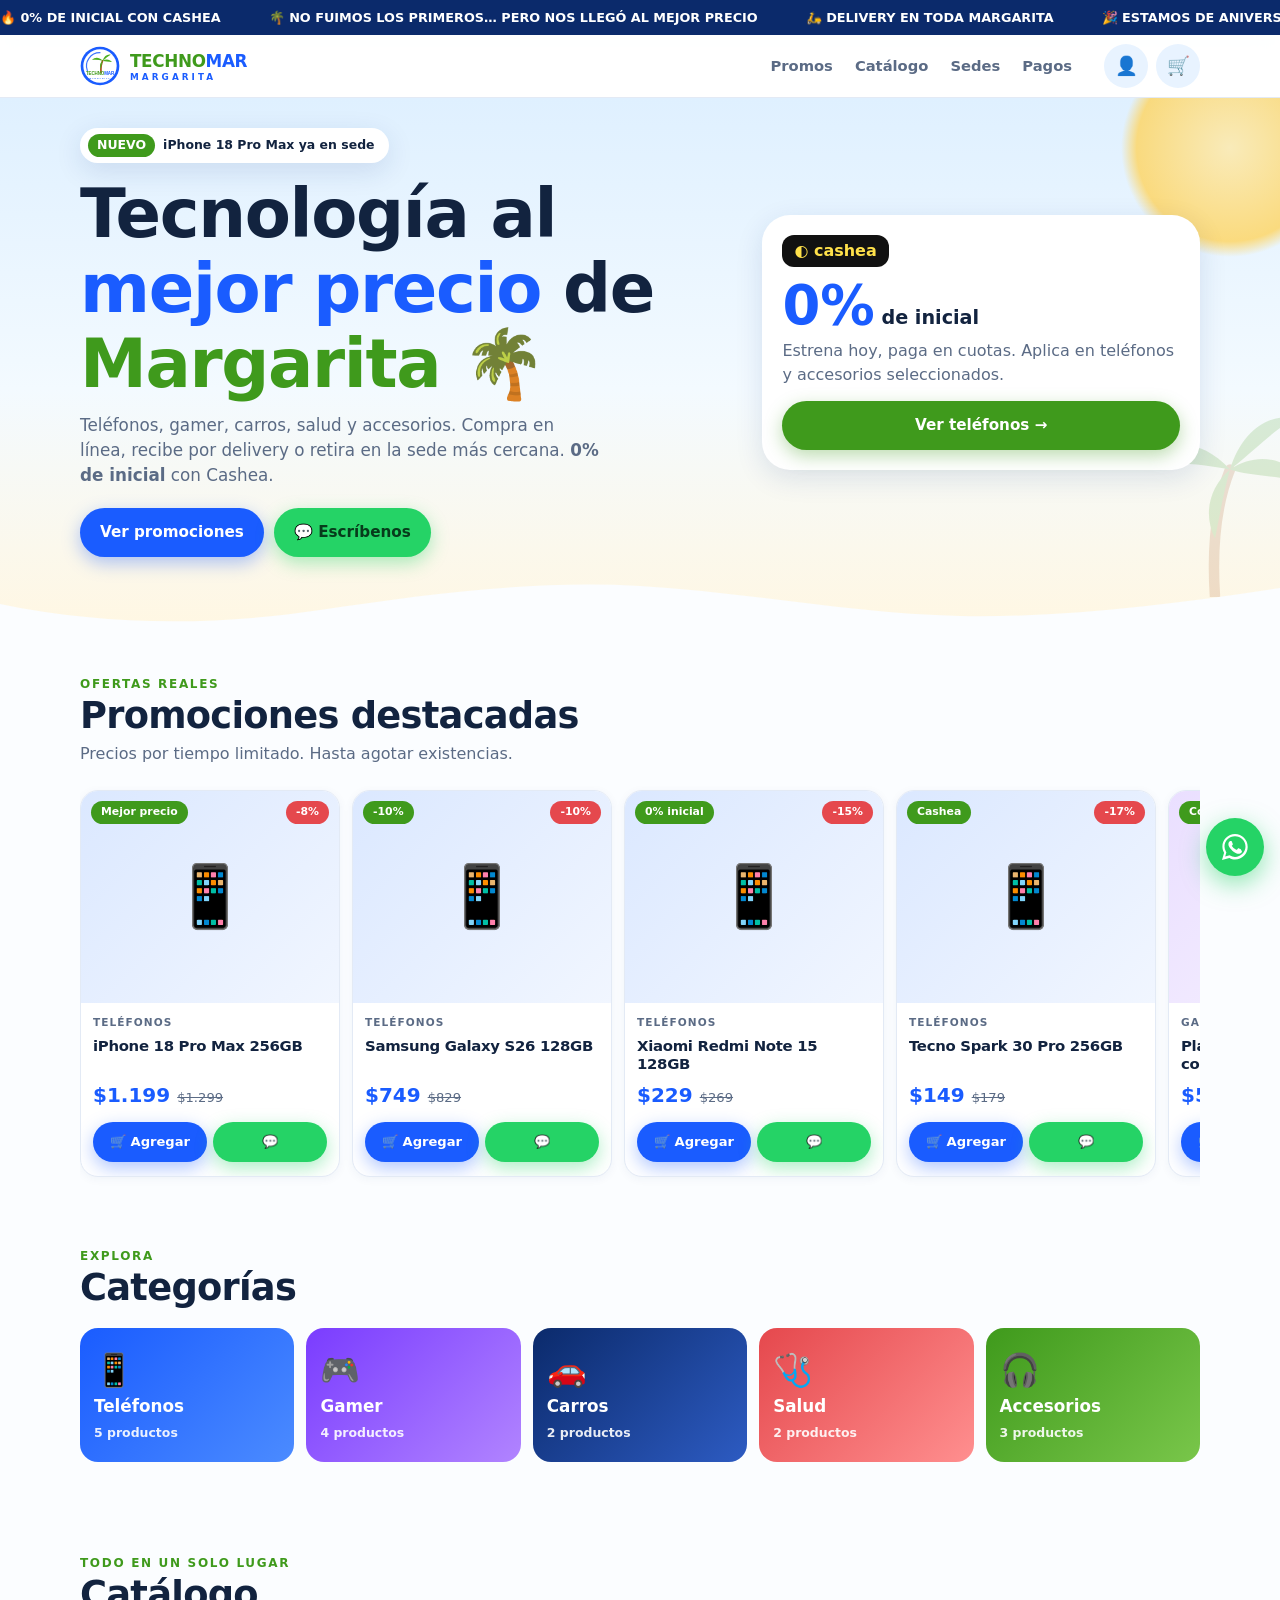
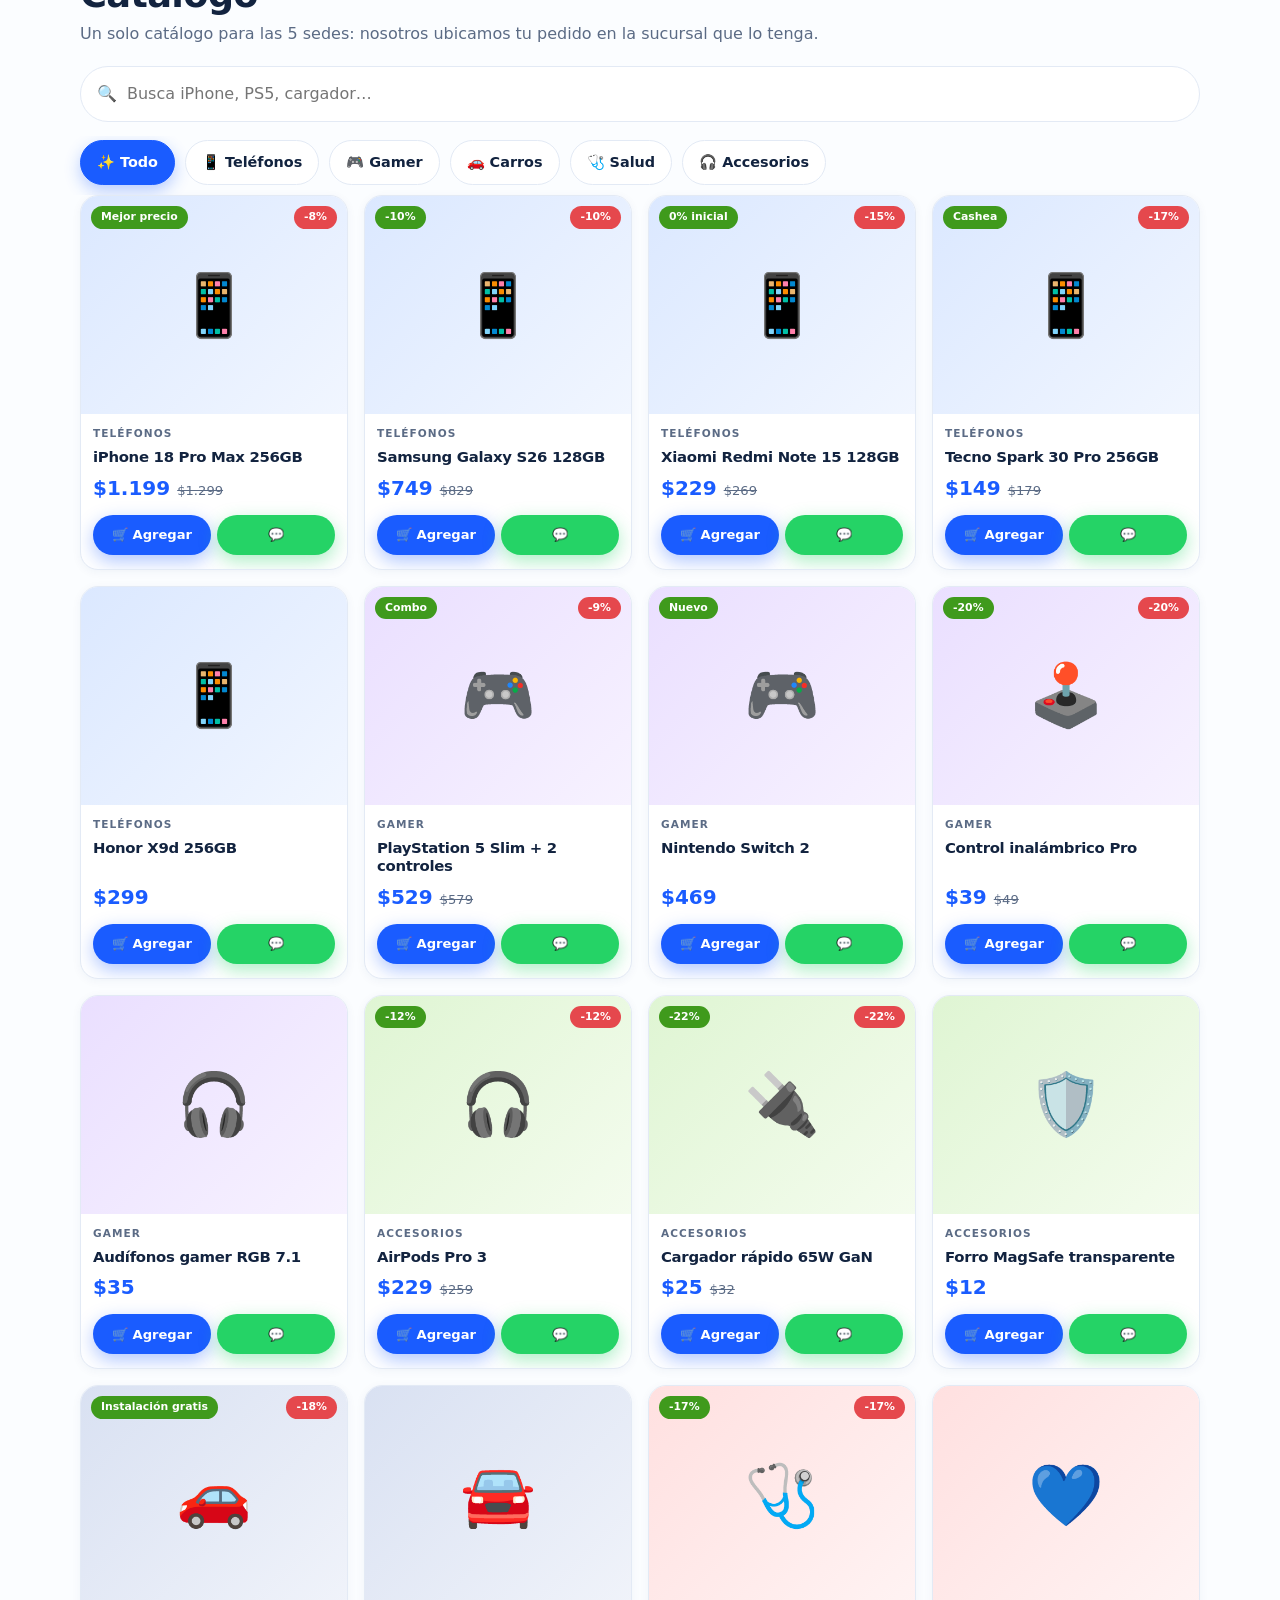
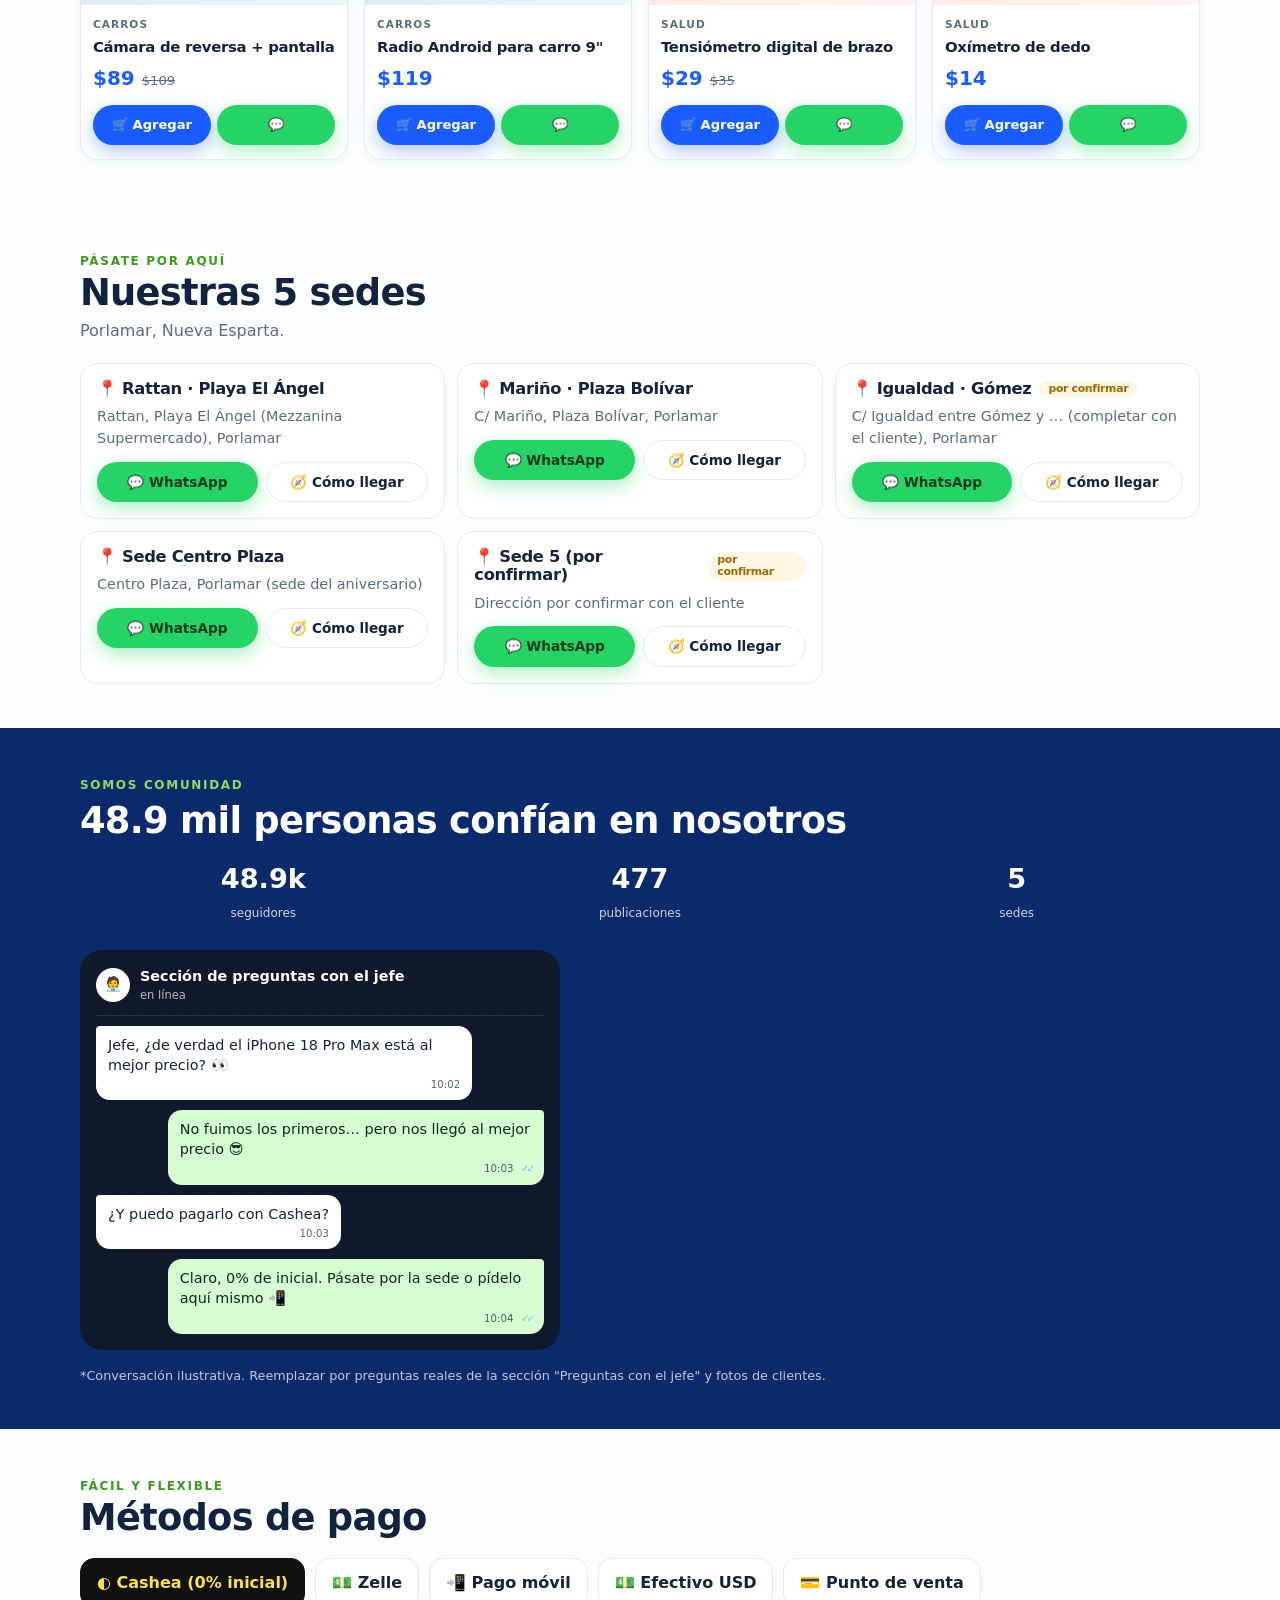
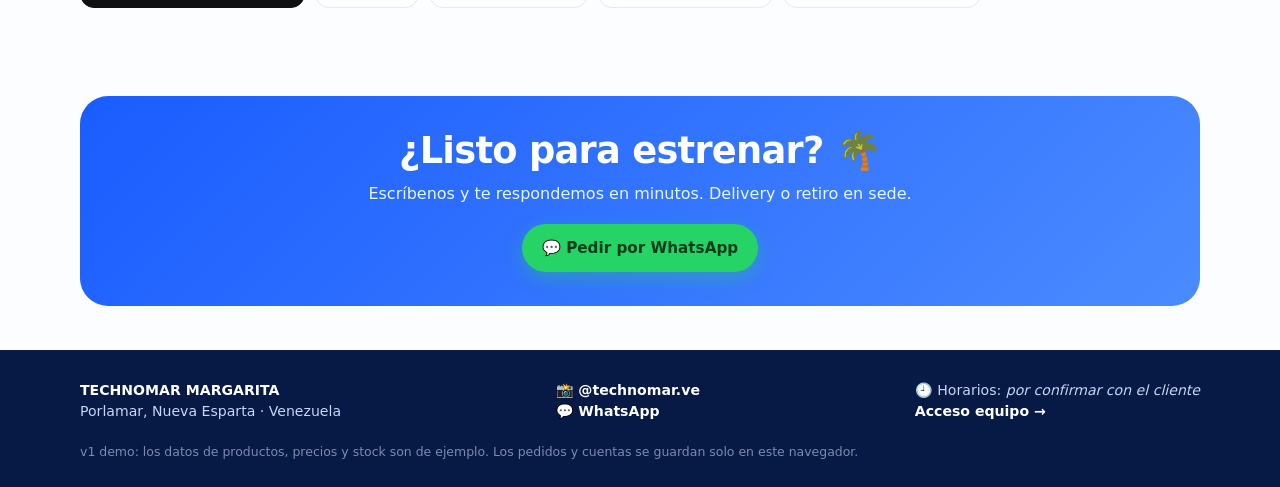
==== index.html @ 4a66535a "Tienda estática con registro de usuarios, pedidos/tickets y panel de ventas por sucursal Co-Authored" ====
<!doctype html>
<html lang="es">
<head>
<meta charset="utf-8">
<meta name="viewport" content="width=device-width,initial-scale=1,viewport-fit=cover">
<title>Technomar Margarita · Teléfonos, Gamer, Carros, Salud y Accesorios</title>
<meta name="description" content="Technomar Margarita: el mejor precio en teléfonos, gamer, carros, salud y accesorios. 0% de inicial con Cashea. 5 sedes en Porlamar.">
<meta name="theme-color" content="#1a5cff">
<link rel="icon" href="assets/logo.svg">
<link rel="stylesheet" href="css/styles.css">
</head>
<body>
<div class="ticker" aria-hidden="true"><div class="ticker-track">
  <span>🔥 0% DE INICIAL CON CASHEA</span><span>🌴 NO FUIMOS LOS PRIMEROS… PERO NOS LLEGÓ AL MEJOR PRECIO</span><span>🛵 DELIVERY EN TODA MARGARITA</span><span>🎉 ESTAMOS DE ANIVERSARIO</span>
  <span>🔥 0% DE INICIAL CON CASHEA</span><span>🌴 NO FUIMOS LOS PRIMEROS… PERO NOS LLEGÓ AL MEJOR PRECIO</span><span>🛵 DELIVERY EN TODA MARGARITA</span><span>🎉 ESTAMOS DE ANIVERSARIO</span>
</div></div>

<header class="top"><div class="wrap top-in">
  <a class="brand" href="#inicio"><img src="assets/logo.svg" width="40" height="40" alt="Logo Technomar"><span><span class="t">TECHNO</span><span class="m">MAR</span><small>MARGARITA</small></span></a>
  <nav class="nav"><a href="#promos">Promos</a><a href="#catalogo">Catálogo</a><a href="#sedes">Sedes</a><a href="#pagos">Pagos</a></nav>
  <div class="top-act">
    <button class="icon-btn" id="btnAcc" aria-label="Mi cuenta">👤</button>
    <button class="icon-btn" id="btnCart" aria-label="Carrito">🛒<span class="badge" id="cartBadge" data-n="0"></span></button>
  </div>
</div></header>

<main id="inicio">
<section class="hero">
  <div class="sun"></div>
  <svg class="palm-bg" viewBox="0 0 100 140" aria-hidden="true"><path d="M50 140c-2-30 0-60 10-85" stroke="#a5521a" stroke-width="7" fill="none" stroke-linecap="round"/><g fill="#3f9a1c"><path d="M60 55c-22-24-44-18-58-2 22-4 40-1 58 2z"/><path d="M60 55c8-26 26-38 44-34-16 8-26 20-44 34z"/><path d="M60 55c18-12 38-8 50 8-22-4-38-4-50-8z"/><path d="M60 55c-14 12-18 30-10 46 4-20 6-32 10-46z"/></g></svg>
  <div class="wrap hero-grid">
    <div>
      <span class="pill"><b>NUEVO</b> iPhone 18 Pro Max ya en sede</span>
      <h1>Tecnología al <em>mejor precio</em> de <span>Margarita</span> 🌴</h1>
      <p class="lead">Teléfonos, gamer, carros, salud y accesorios. Compra en línea, recibe por delivery o retira en la sede más cercana. <b>0% de inicial</b> con Cashea.</p>
      <div class="cta-row">
        <a class="btn btn-blue" href="#promos">Ver promociones</a>
        <a class="btn btn-wa" id="heroWa" href="#" target="_blank" rel="noopener">💬 Escríbenos</a>
      </div>
    </div>
    <div class="hero-card">
      <span class="cashea">◐ cashea</span>
      <div class="big" style="margin-top:12px">0%<small> de inicial</small></div>
      <p style="color:var(--mute);margin:6px 0 14px">Estrena hoy, paga en cuotas. Aplica en teléfonos y accesorios seleccionados.</p>
      <button class="btn btn-green" data-filter="telefonos" style="width:100%">Ver teléfonos →</button>
    </div>
  </div>
  <svg class="waves" viewBox="0 0 1440 54" preserveAspectRatio="none" aria-hidden="true"><path fill="#fbfdff" d="M0 30c120 22 240 22 360 6s240-30 360-24 240 28 360 30 240-12 360-28v40H0z"/></svg>
</section>

<section class="sec" id="promos"><div class="wrap">
  <div class="sec-head reveal"><span class="eyebrow">Ofertas reales</span><h2>Promociones destacadas</h2><p>Precios por tiempo limitado. Hasta agotar existencias.</p></div>
  <div class="promo-scroll" id="promoList"></div>
</div></section>

<section class="sec" style="padding-top:8px"><div class="wrap">
  <div class="sec-head reveal"><span class="eyebrow">Explora</span><h2>Categorías</h2></div>
  <div class="cat-grid" id="catGrid"></div>
</div></section>

<section class="sec" id="catalogo"><div class="wrap">
  <div class="sec-head reveal"><span class="eyebrow">Todo en un solo lugar</span><h2>Catálogo</h2><p>Un solo catálogo para las 5 sedes: nosotros ubicamos tu pedido en la sucursal que lo tenga.</p></div>
  <label class="search"><span>🔍</span><input id="q" type="search" placeholder="Busca iPhone, PS5, cargador…" aria-label="Buscar productos"></label>
  <div class="chips" id="chips"></div>
  <div class="grid" id="grid"></div>
</div></section>

<section class="sec" id="sedes"><div class="wrap">
  <div class="sec-head reveal"><span class="eyebrow">Pásate por aquí</span><h2>Nuestras 5 sedes</h2><p>Porlamar, Nueva Esparta.</p></div>
  <div class="sedes" id="sedeList"></div>
</div></section>

<section class="sec social"><div class="wrap">
  <span class="eyebrow">Somos comunidad</span><h2 style="margin-top:4px">48.9 mil personas confían en nosotros</h2>
  <div class="stats"><div><b>48.9k</b><span>seguidores</span></div><div><b>477</b><span>publicaciones</span></div><div><b>5</b><span>sedes</span></div></div>
  <div class="chat reveal" aria-label="Ejemplo de conversación">
    <div class="chat-h"><i>🧑‍💼</i><div>Sección de preguntas con el jefe<small>en línea</small></div></div>
    <div class="msg in">Jefe, ¿de verdad el iPhone 18 Pro Max está al mejor precio? 👀<time>10:02</time></div>
    <div class="msg out">No fuimos los primeros… pero nos llegó al mejor precio 😎<time>10:03 <span class="ticks">✓✓</span></time></div>
    <div class="msg in">¿Y puedo pagarlo con Cashea?<time>10:03</time></div>
    <div class="msg out">Claro, 0% de inicial. Pásate por la sede o pídelo aquí mismo 📲<time>10:04 <span class="ticks">✓✓</span></time></div>
  </div>
  <p style="margin-top:16px;opacity:.75;font-size:.8rem">*Conversación ilustrativa. Reemplazar por preguntas reales de la sección "Preguntas con el jefe" y fotos de clientes.</p>
</div></section>

<section class="sec" id="pagos"><div class="wrap">
  <div class="sec-head reveal"><span class="eyebrow">Fácil y flexible</span><h2>Métodos de pago</h2></div>
  <div class="pays" id="payList"></div>
</div></section>

<section class="sec"><div class="wrap"><div class="final reveal">
  <h2>¿Listo para estrenar? 🌴</h2>
  <p>Escríbenos y te respondemos en minutos. Delivery o retiro en sede.</p>
  <a class="btn btn-wa" id="finalWa" href="#" target="_blank" rel="noopener">💬 Pedir por WhatsApp</a>
</div></div></section>
</main>

<footer><div class="wrap">
  <div class="f-row">
    <div><b style="color:#fff">TECHNOMAR MARGARITA</b><br>Porlamar, Nueva Esparta · Venezuela</div>
    <div>📸 <a href="https://instagram.com/technomar.ve" target="_blank" rel="noopener">@technomar.ve</a><br>💬 <a id="footWa" href="#" target="_blank" rel="noopener">WhatsApp</a></div>
    <div>🕘 Horarios: <i>por confirmar con el cliente</i><br><a href="admin.html">Acceso equipo →</a></div>
  </div>
  <p class="small">v1 demo: los datos de productos, precios y stock son de ejemplo. Los pedidos y cuentas se guardan solo en este navegador.</p>
</div></footer>

<a class="wa-float" id="waFloat" href="#" target="_blank" rel="noopener" aria-label="Escribir por WhatsApp"><svg viewBox="0 0 32 32"><path d="M16 3C9 3 3.4 8.6 3.4 15.5c0 2.3.6 4.4 1.7 6.3L3 29l7.4-2c1.8 1 3.8 1.5 5.7 1.5 7 0 12.6-5.6 12.6-12.5C28.7 8.6 23 3 16 3zm0 22.9c-1.8 0-3.5-.5-5-1.4l-.4-.2-4.4 1.2 1.2-4.2-.3-.4a10.2 10.2 0 0 1-1.6-5.4C5.5 9.9 10.2 5.3 16 5.3s10.5 4.6 10.5 10.2S21.800 25.900 16 25.900zm5.800-7.600c-.3-.2-1.900-.9-2.200-1s-.5-.2-.7.200-.8 1-1 1.200-.4.200-.7.100a8.600 8.600 0 0 1-4.300-3.700c-.3-.6.300-.5.900-1.700.1-.2 0-.4 0-.5l-1-2.300c-.2-.6-.5-.5-.7-.5h-.6c-.2 0-.6.100-.9.400s-1.200 1.100-1.200 2.800 1.200 3.300 1.400 3.500 2.400 3.700 5.800 5.100c2.100.9 2.900.9 3.900.8.600-.1 1.900-.8 2.200-1.500s.3-1.400.2-1.500-.3-.2-.6-.3z"/></svg></a>

<nav class="tabbar" aria-label="Navegación">
  <a href="#inicio"><span class="i">🏠</span>Inicio</a>
  <a href="#catalogo"><span class="i">🛍️</span>Catálogo</a>
  <button id="tabCart"><span class="i">🛒</span>Carrito<span class="badge" id="cartBadge2" data-n="0"></span></button>
  <button id="tabAcc"><span class="i">👤</span>Cuenta</button>
</nav>

<div class="scrim" id="scrim"></div>
<aside class="sheet" id="sheet" role="dialog" aria-modal="true" aria-live="polite"></aside>
<div class="toast" id="toast" role="status"></div>
<script src="js/store.js"></script>
<script src="js/app.js"></script>
</body>
</html>
---- css/styles.css ----
:root{
  --green:#3f9a1c;--green-d:#2d7412;--blue:#1a5cff;--blue-d:#1140b8;--navy:#0b2a6b;
  --sand:#fff7e3;--sky:#e8f3ff;--ink:#12233f;--mute:#5b6b85;--line:#e3eaf5;--bg:#fbfdff;
  --wa:#25d366;--red:#e5484d;--amber:#f5a524;--r:18px;
  --shadow:0 8px 28px rgba(16,52,120,.12);
}
*{box-sizing:border-box;margin:0;padding:0;-webkit-tap-highlight-color:transparent}
html{scroll-behavior:smooth;scroll-padding-top:70px}
body{font-family:system-ui,-apple-system,"Segoe UI",Roboto,sans-serif;color:var(--ink);background:var(--bg);line-height:1.5;padding-bottom:76px;overflow-x:hidden}
img,svg{max-width:100%;display:block}
button{font:inherit;cursor:pointer;border:0;background:none;color:inherit}
a{color:inherit;text-decoration:none}
input,select,textarea{font:inherit;color:inherit}
.wrap{width:min(1120px,100% - 32px);margin-inline:auto}
h1,h2,h3{line-height:1.12;letter-spacing:-.02em}
h2{font-size:clamp(1.55rem,5.5vw,2.3rem);font-weight:900}
.eyebrow{font-size:.75rem;font-weight:800;letter-spacing:.14em;text-transform:uppercase;color:var(--green)}
.sec{padding:44px 0}
.sec-head{margin-bottom:20px}
.sec-head p{color:var(--mute);margin-top:6px}

/* botones */
.btn{display:inline-flex;align-items:center;justify-content:center;gap:8px;padding:13px 20px;border-radius:999px;font-weight:800;font-size:.95rem;transition:.18s transform,.18s box-shadow,.18s background;min-height:46px}
.btn:active{transform:scale(.97)}
.btn-blue{background:var(--blue);color:#fff;box-shadow:0 6px 18px rgba(26,92,255,.35)}
.btn-blue:hover{background:var(--blue-d)}
.btn-green{background:var(--green);color:#fff;box-shadow:0 6px 18px rgba(63,154,28,.35)}
.btn-wa{background:var(--wa);color:#073b1b;box-shadow:0 6px 18px rgba(37,211,102,.38)}
.btn-ghost{background:#fff;border:1.5px solid var(--line);color:var(--ink)}
.btn-sm{padding:9px 14px;min-height:38px;font-size:.85rem}
.btn[disabled]{opacity:.5;pointer-events:none}

/* barra promo + header */
.ticker{background:var(--navy);color:#fff;font-size:.8rem;font-weight:700;overflow:hidden;white-space:nowrap}
.ticker-track{display:inline-flex;gap:48px;padding:8px 0;animation:tick 28s linear infinite}
@keyframes tick{to{transform:translateX(-50%)}}
header.top{position:sticky;top:0;z-index:40;background:rgba(255,255,255,.9);backdrop-filter:blur(12px);border-bottom:1px solid var(--line)}
.top-in{display:flex;align-items:center;gap:10px;height:62px}
.brand{display:flex;align-items:center;gap:10px;font-weight:900;font-size:1.05rem;letter-spacing:-.02em}
.brand svg{width:40px;height:40px}
.brand .t{color:var(--green)}.brand .m{color:var(--blue)}
.brand small{display:block;font-size:.55rem;letter-spacing:.35em;color:var(--blue);font-weight:800;margin-top:-3px}
.nav{margin-left:auto;display:none;gap:22px;font-weight:700;font-size:.92rem;color:var(--mute)}
.nav a:hover{color:var(--blue)}
.top-act{margin-left:auto;display:flex;gap:8px}
.icon-btn{position:relative;width:44px;height:44px;border-radius:50%;background:var(--sky);display:grid;place-items:center;font-size:1.15rem}
.badge{position:absolute;top:-3px;right:-3px;background:var(--red);color:#fff;border-radius:99px;font-size:.68rem;font-weight:800;min-width:19px;height:19px;display:grid;place-items:center;padding:0 5px}
.badge:empty,.badge[data-n="0"]{display:none}

/* hero */
.hero{position:relative;background:linear-gradient(180deg,#dff0ff 0%,#f3faff 55%,var(--sand) 100%);overflow:hidden;padding:30px 0 70px}
.hero-grid{display:grid;gap:26px;position:relative;z-index:2}
.pill{display:inline-flex;gap:8px;align-items:center;background:#fff;border-radius:99px;padding:6px 14px 6px 8px;font-size:.78rem;font-weight:800;box-shadow:var(--shadow)}
.pill b{background:var(--green);color:#fff;border-radius:99px;padding:2px 9px}
.hero h1{font-size:clamp(2.3rem,10vw,4.2rem);font-weight:900;margin:14px 0 10px}
.hero h1 em{font-style:normal;color:var(--blue)}
.hero h1 span{color:var(--green)}
.hero p.lead{font-size:1.05rem;color:var(--mute);max-width:520px}
.cta-row{display:flex;flex-wrap:wrap;gap:10px;margin-top:20px}
.hero-card{background:#fff;border-radius:28px;padding:20px;box-shadow:var(--shadow);position:relative}
.hero-card .big{font-size:3.4rem;font-weight:900;color:var(--blue);line-height:1}
.hero-card .big small{font-size:1.2rem;color:var(--ink)}
.cashea{display:inline-flex;align-items:center;gap:6px;background:#111;color:#ffe14a;font-weight:900;border-radius:12px;padding:4px 12px;font-size:1rem}
.waves{position:absolute;left:0;right:0;bottom:-1px;height:54px}
.sun{position:absolute;right:-60px;top:-60px;width:220px;height:220px;border-radius:50%;background:radial-gradient(circle,#ffe9a8,#ffd45e 60%,transparent 70%);opacity:.8}
.palm-bg{position:absolute;right:-10px;bottom:30px;width:150px;opacity:.16}

/* categorías */
.chips{display:flex;gap:10px;overflow-x:auto;padding:4px 16px 10px;margin:0 -16px;scrollbar-width:none}
.chips::-webkit-scrollbar{display:none}
.chip{flex:0 0 auto;display:flex;align-items:center;gap:8px;padding:11px 16px;border-radius:99px;background:#fff;border:1.5px solid var(--line);font-weight:800;font-size:.9rem;transition:.15s}
.chip.on{background:var(--blue);color:#fff;border-color:var(--blue);box-shadow:0 6px 16px rgba(26,92,255,.3)}
.cat-grid{display:grid;grid-template-columns:repeat(2,1fr);gap:12px}
.cat{border-radius:var(--r);padding:18px 14px;color:#fff;font-weight:900;font-size:1.05rem;min-height:104px;display:flex;flex-direction:column;justify-content:space-between;text-align:left;position:relative;overflow:hidden;transition:.18s transform}
.cat:active{transform:scale(.97)}
.cat .e{font-size:2rem}
.cat small{font-weight:600;opacity:.9;font-size:.78rem}
.cat:nth-child(1){background:linear-gradient(135deg,#1a5cff,#4b8bff)}
.cat:nth-child(2){background:linear-gradient(135deg,#7a3cff,#b184ff)}
.cat:nth-child(3){background:linear-gradient(135deg,#0b2a6b,#2d5bc2)}
.cat:nth-child(4){background:linear-gradient(135deg,#e5484d,#ff8f8f)}
.cat:nth-child(5){background:linear-gradient(135deg,#3f9a1c,#79c64a);grid-column:span 2}

/* productos */
.search{display:flex;align-items:center;gap:10px;background:#fff;border:1.5px solid var(--line);border-radius:99px;padding:4px 16px;margin-bottom:14px}
.search input{border:0;outline:0;flex:1;padding:11px 0;background:none}
.grid{display:grid;grid-template-columns:repeat(2,1fr);gap:12px}
.card{background:#fff;border-radius:var(--r);border:1px solid var(--line);overflow:hidden;display:flex;flex-direction:column;box-shadow:0 2px 10px rgba(16,52,120,.05);transition:.18s transform,.18s box-shadow}
.card:hover{transform:translateY(-3px);box-shadow:var(--shadow)}
.thumb{position:relative;aspect-ratio:1/.82;display:grid;place-items:center;font-size:3.8rem;cursor:pointer;background:linear-gradient(135deg,var(--sky),#fff)}
.thumb img{width:100%;height:100%;object-fit:cover}
.card[data-cat=telefonos] .thumb{background:linear-gradient(135deg,#dbe8ff,#f1f6ff)}
.card[data-cat=gamer] .thumb{background:linear-gradient(135deg,#eadfff,#f7f2ff)}
.card[data-cat=carros] .thumb{background:linear-gradient(135deg,#d9e1f2,#f0f3fa)}
.card[data-cat=salud] .thumb{background:linear-gradient(135deg,#ffe0e0,#fff3f3)}
.card[data-cat=accesorios] .thumb{background:linear-gradient(135deg,#dff5d3,#f4fcee)}
.tag{position:absolute;top:10px;left:10px;background:var(--green);color:#fff;font-size:.68rem;font-weight:900;border-radius:99px;padding:3px 10px}
.tag.off{left:auto;right:10px;background:var(--red)}
.low{position:absolute;bottom:8px;left:10px;font-size:.68rem;font-weight:800;background:#fff;color:var(--amber);border-radius:99px;padding:2px 9px}
.low.out{color:var(--red)}
.c-body{padding:12px 12px 14px;display:flex;flex-direction:column;gap:6px;flex:1}
.c-cat{font-size:.66rem;font-weight:800;letter-spacing:.1em;text-transform:uppercase;color:var(--mute)}
.c-name{font-weight:800;font-size:.93rem;line-height:1.25}
.price{display:flex;align-items:baseline;gap:7px;margin-top:auto}
.price b{font-size:1.25rem;font-weight:900;color:var(--blue)}
.price s{color:var(--mute);font-size:.82rem}
.c-act{display:flex;gap:6px;margin-top:6px}
.c-act .btn{flex:1;padding:9px 6px;min-height:40px;font-size:.82rem}
.empty{grid-column:1/-1;text-align:center;color:var(--mute);padding:36px 0}
.promo-scroll{display:flex;gap:12px;overflow-x:auto;scroll-snap-type:x mandatory;margin:0 -16px;padding:4px 16px 14px;scrollbar-width:none}
.promo-scroll::-webkit-scrollbar{display:none}
.promo-scroll .card{flex:0 0 72%;max-width:280px;scroll-snap-align:start}

/* sedes */
.sedes{display:grid;gap:12px}
.sede{background:#fff;border:1px solid var(--line);border-radius:var(--r);padding:16px;display:flex;flex-direction:column;gap:8px}
.sede h3{font-size:1.02rem;display:flex;gap:8px;align-items:center}
.sede p{color:var(--mute);font-size:.9rem}
.sede .row{display:flex;gap:8px;margin-top:4px}
.sede .row .btn{flex:1}
.pend{font-size:.68rem;background:var(--sand);color:#9a6a00;border-radius:99px;padding:2px 9px;font-weight:800}

/* prueba social */
.social{background:var(--navy);color:#fff}
.social .eyebrow{color:#8fdc65}
.stats{display:grid;grid-template-columns:repeat(3,1fr);gap:10px;margin:18px 0 26px;text-align:center}
.stats b{display:block;font-size:1.7rem;font-weight:900}
.stats span{font-size:.75rem;opacity:.8}
.chat{background:#0e1a2c;border-radius:22px;padding:16px;display:flex;flex-direction:column;gap:10px;max-width:480px;background-image:radial-gradient(rgba(255,255,255,.04) 1px,transparent 1px);background-size:18px 18px}
.chat-h{display:flex;gap:10px;align-items:center;padding-bottom:10px;border-bottom:1px solid rgba(255,255,255,.1);font-weight:800;font-size:.9rem}
.chat-h i{width:34px;height:34px;border-radius:50%;background:#fff;display:grid;place-items:center;font-style:normal}
.chat-h small{display:block;font-weight:500;opacity:.7;font-size:.72rem}
.msg{max-width:84%;padding:9px 12px;border-radius:14px;font-size:.9rem;line-height:1.4;position:relative}
.msg time{display:block;text-align:right;font-size:.64rem;opacity:.7;margin-top:2px}
.msg.in{background:#fff;color:var(--ink);border-top-left-radius:4px;align-self:flex-start}
.msg.out{background:#d9fdd3;color:#0b2a14;border-top-right-radius:4px;align-self:flex-end}
.ticks{color:#34b7f1;font-weight:900;letter-spacing:-3px;margin-left:4px}

/* pagos / footer */
.pays{display:flex;flex-wrap:wrap;gap:10px}
.pay{background:#fff;border:1.5px solid var(--line);border-radius:14px;padding:12px 16px;font-weight:800;display:flex;gap:8px;align-items:center}
.pay.hot{background:#111;color:#ffe14a;border-color:#111}
.final{background:linear-gradient(135deg,var(--blue),#4b8bff);color:#fff;text-align:center;border-radius:28px;padding:34px 20px;margin:0 auto}
.final h2{margin-bottom:10px}
.final p{opacity:.92;margin-bottom:18px}
footer{background:#071a45;color:#c7d6f5;padding:30px 0 26px;font-size:.88rem}
footer a{color:#fff;font-weight:700}
footer .f-row{display:flex;flex-wrap:wrap;gap:20px;justify-content:space-between}
footer .small{margin-top:20px;opacity:.6;font-size:.78rem}

/* flotantes y barra móvil */
.wa-float{position:fixed;right:16px;bottom:88px;width:58px;height:58px;border-radius:50%;background:#25d366;display:grid;place-items:center;box-shadow:0 8px 24px rgba(37,211,102,.5);z-index:45;animation:pulse 2.6s infinite}
.wa-float svg{width:32px;height:32px;fill:#fff}
@keyframes pulse{0%{box-shadow:0 8px 24px rgba(37,211,102,.5),0 0 0 0 rgba(37,211,102,.5)}70%{box-shadow:0 8px 24px rgba(37,211,102,.5),0 0 0 16px rgba(37,211,102,0)}100%{box-shadow:0 8px 24px rgba(37,211,102,.5),0 0 0 0 rgba(37,211,102,0)}}
.tabbar{position:fixed;left:0;right:0;bottom:0;z-index:44;background:rgba(255,255,255,.95);backdrop-filter:blur(12px);border-top:1px solid var(--line);display:grid;grid-template-columns:repeat(4,1fr);padding:6px 6px calc(6px + env(safe-area-inset-bottom))}
.tabbar a,.tabbar button{display:flex;flex-direction:column;align-items:center;gap:1px;font-size:.68rem;font-weight:800;color:var(--mute);padding:5px 0;position:relative}
.tabbar span.i{font-size:1.25rem}
.tabbar .badge{top:0;right:calc(50% - 24px)}

/* drawers / modales */
.scrim{position:fixed;inset:0;background:rgba(7,26,69,.5);z-index:60;opacity:0;pointer-events:none;transition:.22s}
.scrim.open{opacity:1;pointer-events:auto}
.sheet{position:fixed;z-index:61;left:0;right:0;bottom:0;max-height:92dvh;background:#fff;border-radius:26px 26px 0 0;transform:translateY(105%);transition:.28s cubic-bezier(.3,.8,.3,1);display:flex;flex-direction:column;overflow:hidden}
.sheet.open{transform:none}
.sheet-h{display:flex;align-items:center;justify-content:space-between;padding:16px 18px 10px;font-weight:900;font-size:1.15rem}
.sheet-h .x{width:36px;height:36px;border-radius:50%;background:var(--sky);font-size:1.1rem}
.sheet-b{padding:4px 18px 18px;overflow-y:auto;flex:1}
.sheet-f{padding:12px 18px calc(14px + env(safe-area-inset-bottom));border-top:1px solid var(--line);background:#fff}
.line{display:flex;gap:12px;align-items:center;padding:10px 0;border-bottom:1px solid var(--line)}
.line .e{width:52px;height:52px;border-radius:14px;background:var(--sky);display:grid;place-items:center;font-size:1.7rem;flex:0 0 auto}
.line .n{flex:1;font-weight:700;font-size:.9rem;line-height:1.25}
.line .n small{display:block;color:var(--mute);font-weight:600}
.qty{display:flex;align-items:center;gap:8px;background:var(--sky);border-radius:99px;padding:3px}
.qty button{width:30px;height:30px;border-radius:50%;background:#fff;font-weight:900}
.qty span{min-width:20px;text-align:center;font-weight:800}
.tot{display:flex;justify-content:space-between;font-weight:900;font-size:1.15rem;margin-bottom:10px}
.field{display:flex;flex-direction:column;gap:5px;margin-bottom:12px}
.field label{font-size:.78rem;font-weight:800;color:var(--mute)}
.field input,.field select,.field textarea{border:1.5px solid var(--line);border-radius:12px;padding:12px 14px;background:#fff;outline:0;width:100%}
.field input:focus,.field select:focus,.field textarea:focus{border-color:var(--blue);box-shadow:0 0 0 3px rgba(26,92,255,.15)}
.seg{display:grid;grid-template-columns:1fr 1fr;gap:8px;margin-bottom:12px}
.seg button{border:1.5px solid var(--line);border-radius:14px;padding:12px 8px;font-weight:800;font-size:.88rem;background:#fff}
.seg button.on{border-color:var(--blue);background:var(--sky);color:var(--blue)}
.tabs{display:flex;gap:6px;background:var(--sky);border-radius:99px;padding:4px;margin-bottom:14px}
.tabs button{flex:1;padding:9px;border-radius:99px;font-weight:800;font-size:.88rem}
.tabs button.on{background:#fff;box-shadow:0 2px 8px rgba(16,52,120,.12);color:var(--blue)}
.err{background:#ffecec;color:#b42323;border-radius:12px;padding:10px 12px;font-size:.85rem;font-weight:700;margin-bottom:12px}
.avail{display:grid;gap:6px;margin:10px 0}
.av{display:flex;justify-content:space-between;align-items:center;background:var(--bg);border:1px solid var(--line);border-radius:12px;padding:8px 12px;font-size:.85rem;font-weight:700}
.av b.ok{color:var(--green)}.av b.no{color:var(--red)}
.detail-e{font-size:5rem;text-align:center;background:linear-gradient(135deg,var(--sky),#fff);border-radius:22px;padding:18px;margin-bottom:12px}

/* ticket + notificación interna */
.ticket{background:#fff;border:2px dashed #b7c6e6;border-radius:18px;padding:16px;position:relative;margin:6px 0 14px}
.ticket::before,.ticket::after{content:"";position:absolute;top:50%;width:18px;height:18px;border-radius:50%;background:#f3f6fc;border:2px dashed #b7c6e6}
.ticket::before{left:-11px}.ticket::after{right:-11px}
.ticket h4{display:flex;justify-content:space-between;font-size:1.1rem;font-weight:900}
.ticket .ok-pill{background:#e3f6d9;color:var(--green-d);border-radius:99px;padding:2px 10px;font-size:.72rem;font-weight:800}
.t-row{display:flex;justify-content:space-between;gap:10px;font-size:.88rem;padding:3px 0}
.t-row span:first-child{color:var(--mute)}
.notif{background:#0e1a2c;color:#fff;border-radius:18px;padding:14px;margin-bottom:12px}
.notif .nh{display:flex;gap:8px;align-items:center;font-weight:900;font-size:.88rem;margin-bottom:8px}
.notif .nh small{margin-left:auto;font-weight:600;opacity:.6}
.notif .row{display:flex;gap:8px;font-size:.85rem;padding:4px 0}
.notif b{color:#8fdc65}
.status{display:inline-flex;align-items:center;gap:5px;font-weight:800;font-size:.76rem;border-radius:99px;padding:3px 10px;background:var(--sky);color:var(--blue)}
.status.entregado{background:#e3f6d9;color:var(--green-d)}
.status.cancelado{background:#ffecec;color:#b42323}
.status.nuevo{background:#fff3d6;color:#996200}
.toast{position:fixed;left:50%;bottom:96px;transform:translate(-50%,30px);background:var(--ink);color:#fff;padding:11px 18px;border-radius:99px;font-weight:700;font-size:.88rem;z-index:80;opacity:0;transition:.25s;pointer-events:none;max-width:90vw;text-align:center}
.toast.show{opacity:1;transform:translate(-50%,0)}
.reveal{opacity:0;transform:translateY(18px);transition:.6s}
.reveal.in{opacity:1;transform:none}
@media (prefers-reduced-motion:reduce){*{animation:none!important;transition:none!important}.reveal{opacity:1;transform:none}}

/* desktop (secundario) */
@media(min-width:760px){
  body{padding-bottom:0}
  .tabbar{display:none}
  .nav{display:flex}.top-act{margin-left:22px}
  .wa-float{bottom:24px}
  .hero-grid{grid-template-columns:1.2fr .8fr;align-items:center}
  .cat-grid{grid-template-columns:repeat(5,1fr)}.cat:nth-child(5){grid-column:auto}
  .grid{grid-template-columns:repeat(4,1fr);gap:16px}
  .promo-scroll{margin:0;padding:4px 0 14px}.promo-scroll .card{flex-basis:260px}
  .sedes{grid-template-columns:repeat(3,1fr)}
  .sheet{left:auto;right:20px;bottom:20px;width:440px;max-height:calc(100dvh - 40px);border-radius:26px}
  .toast{bottom:30px}
}
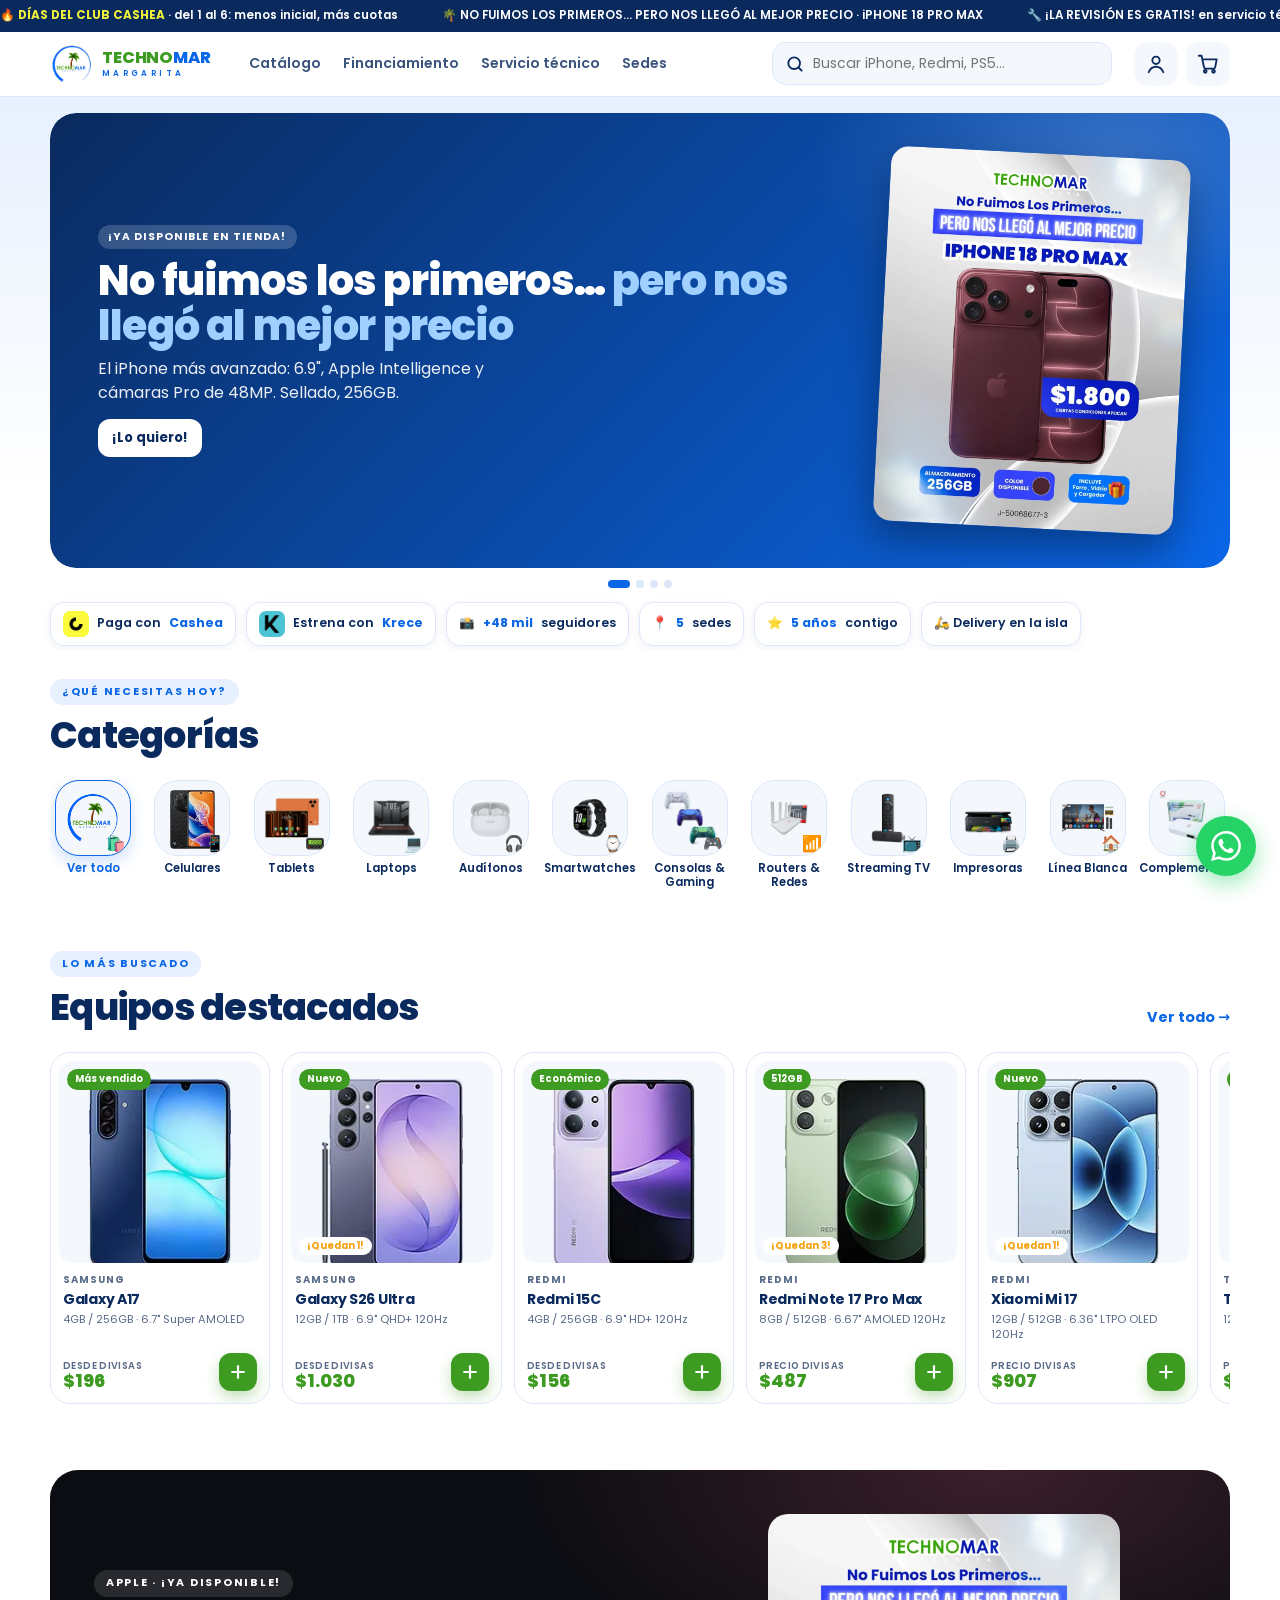
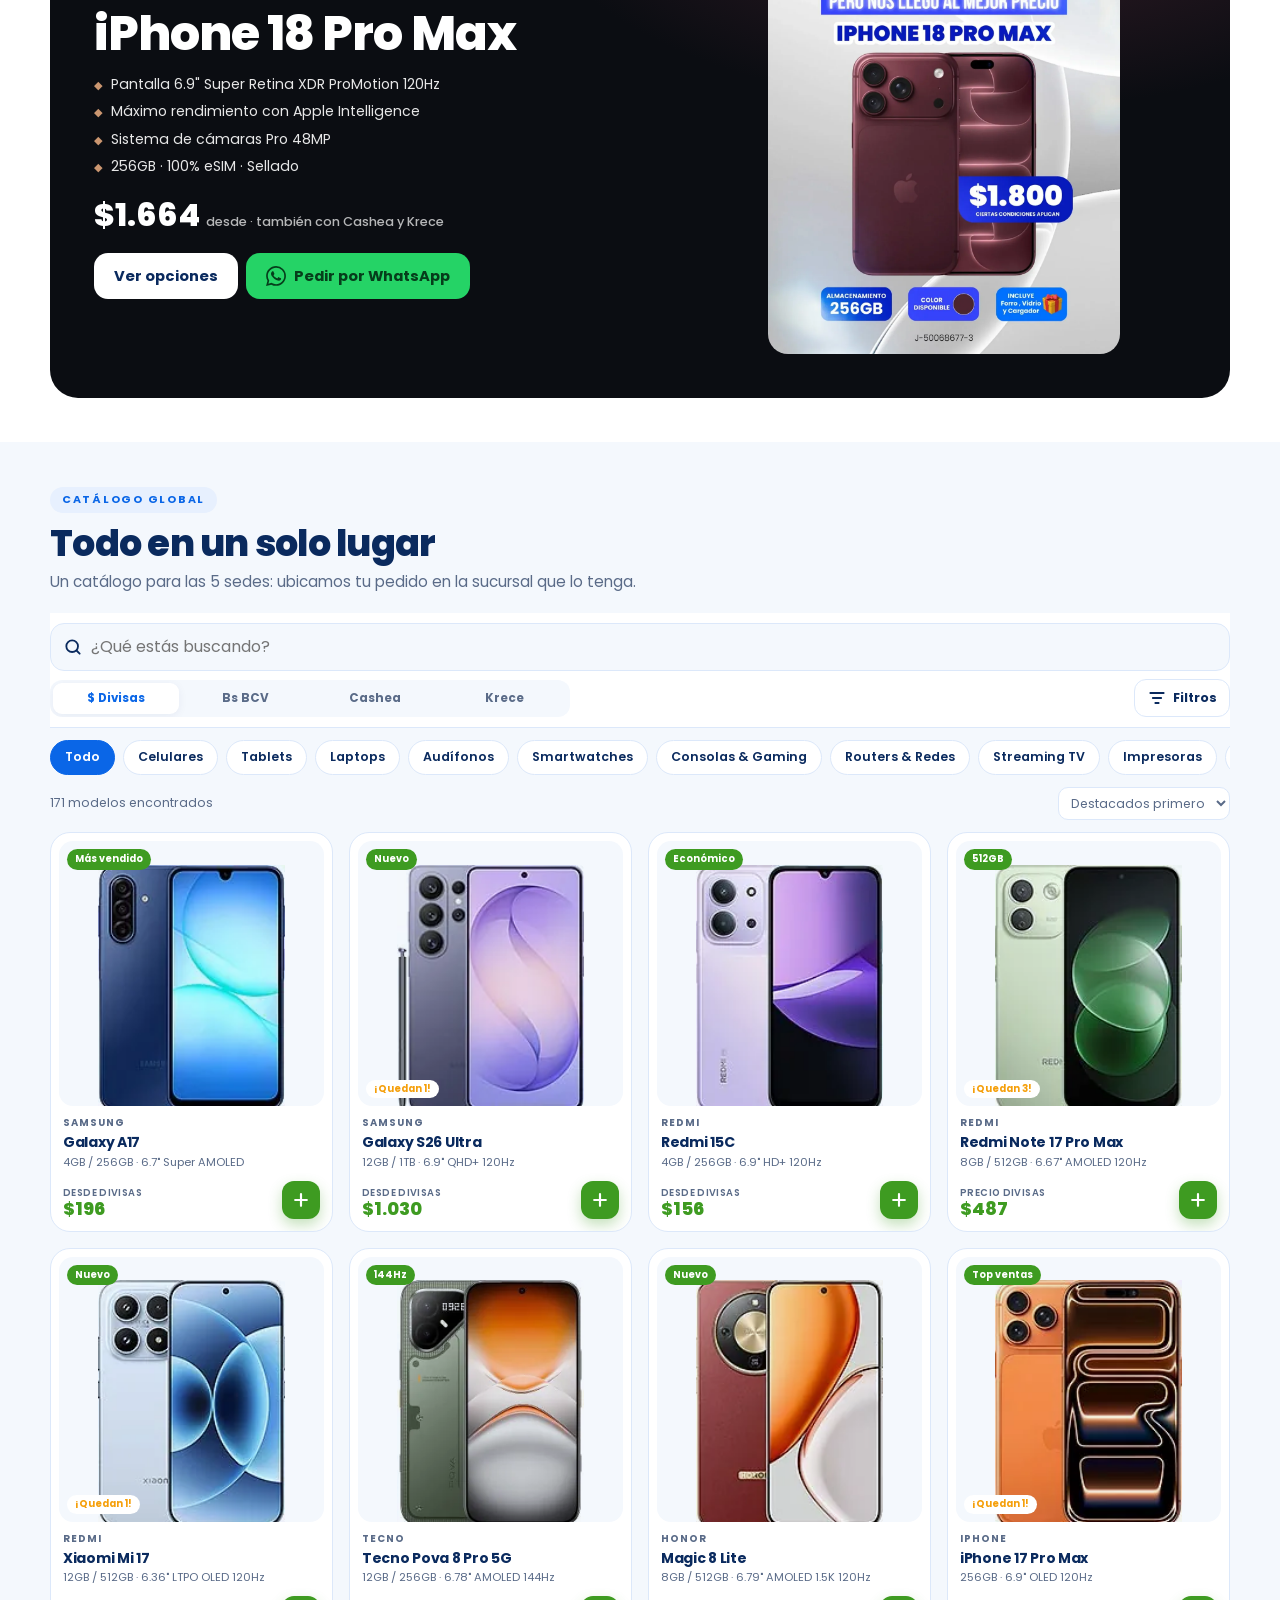
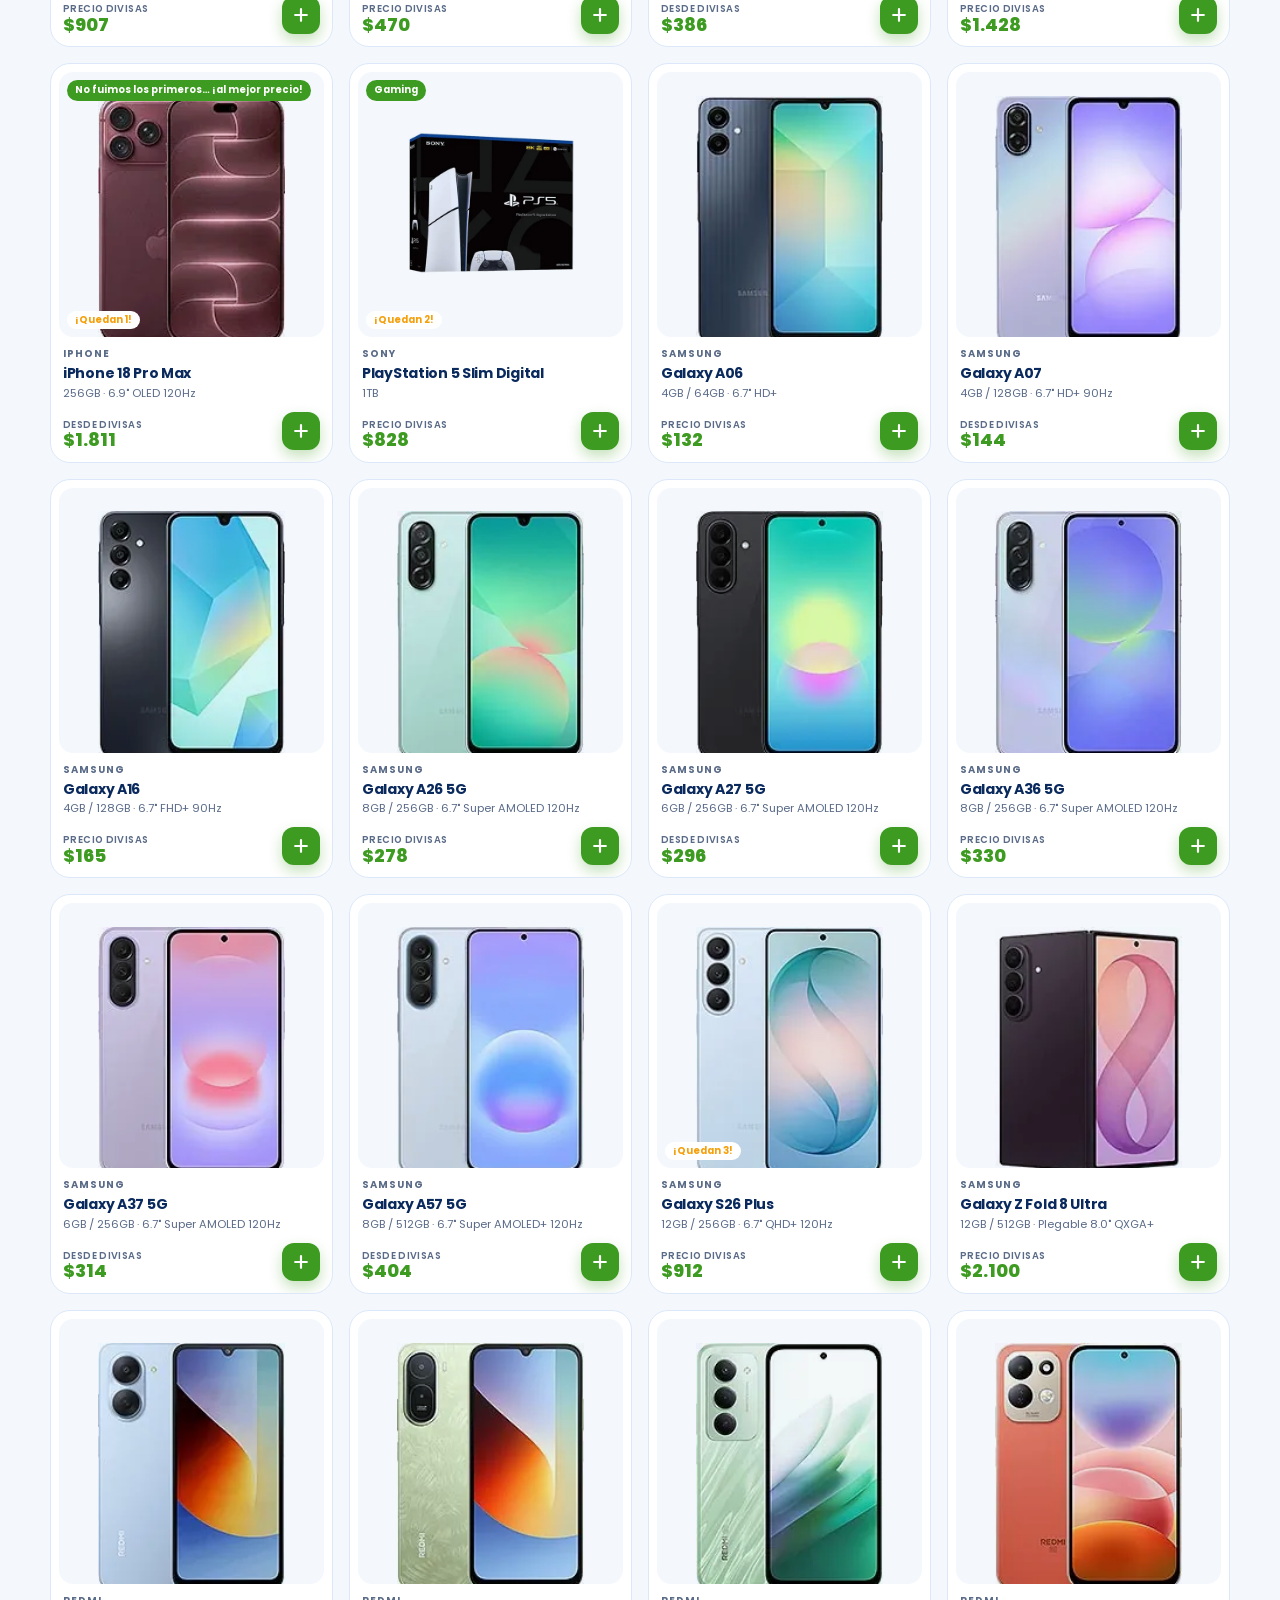
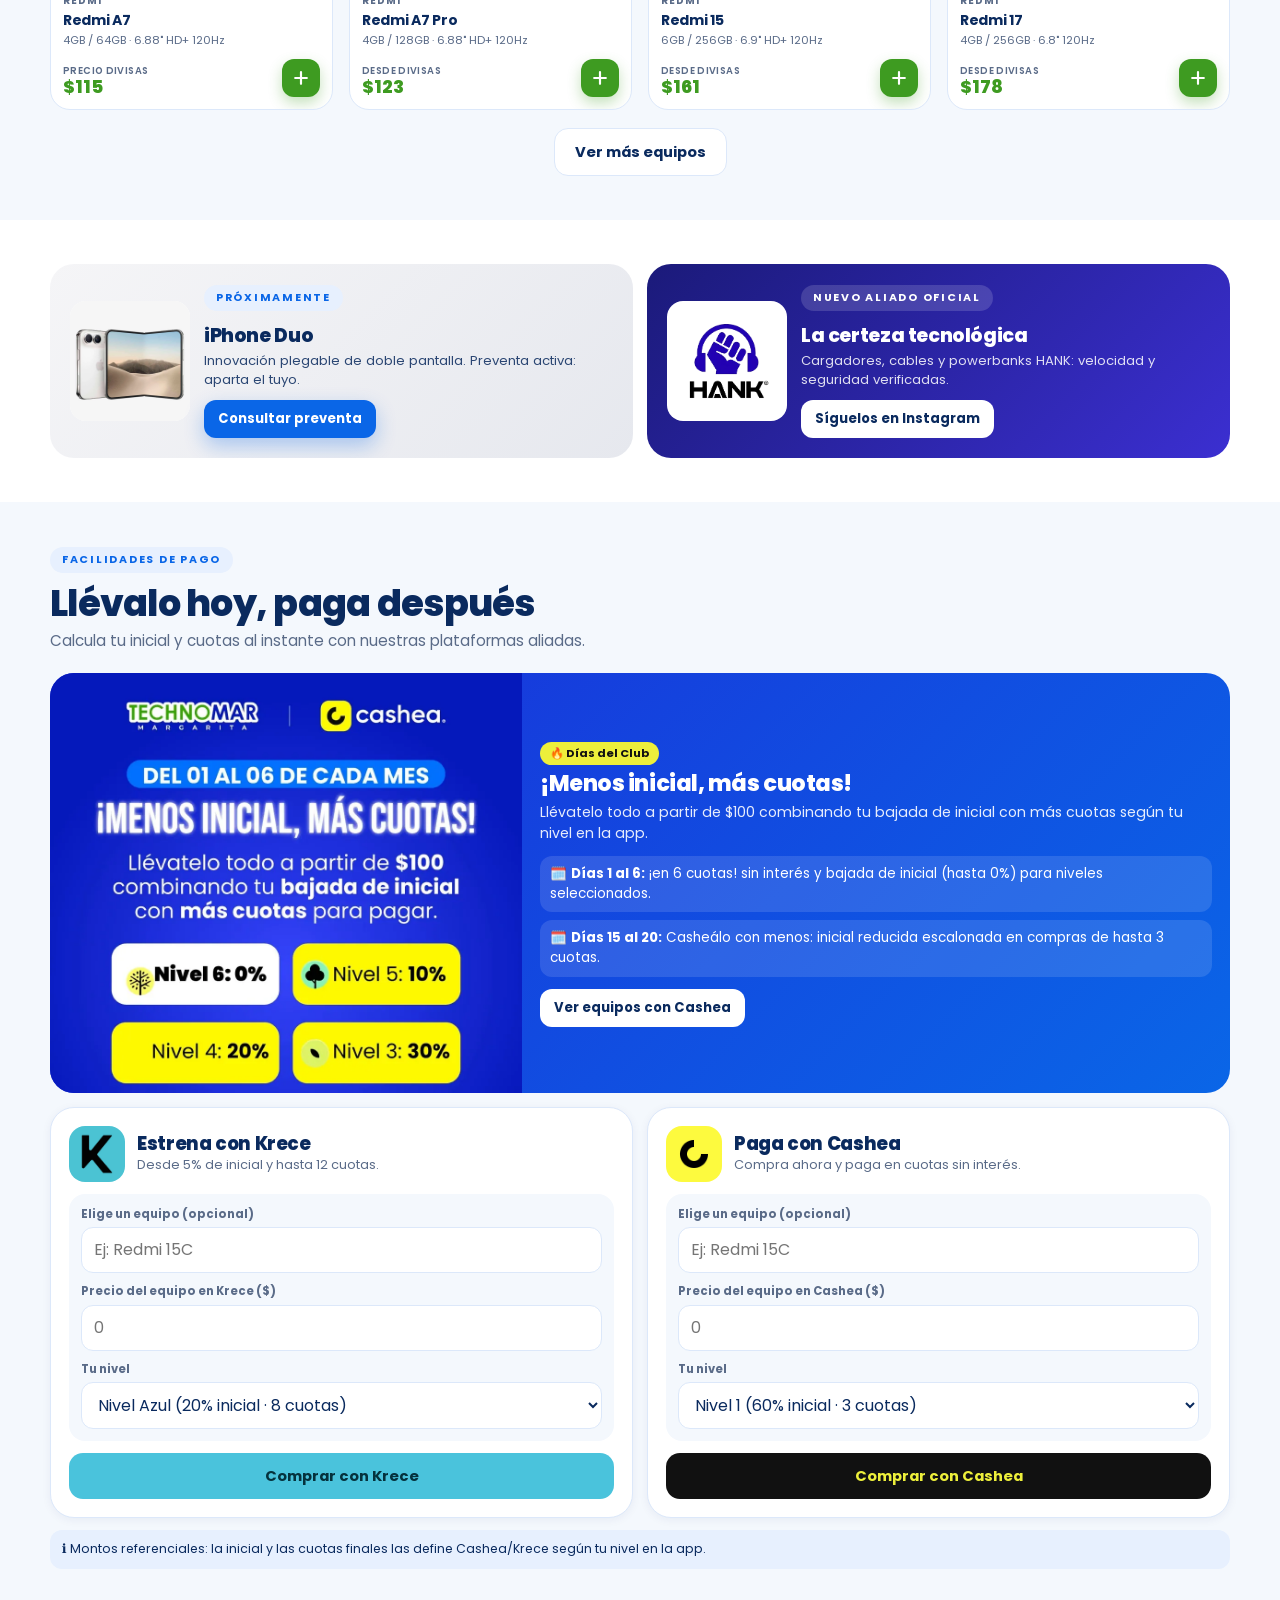
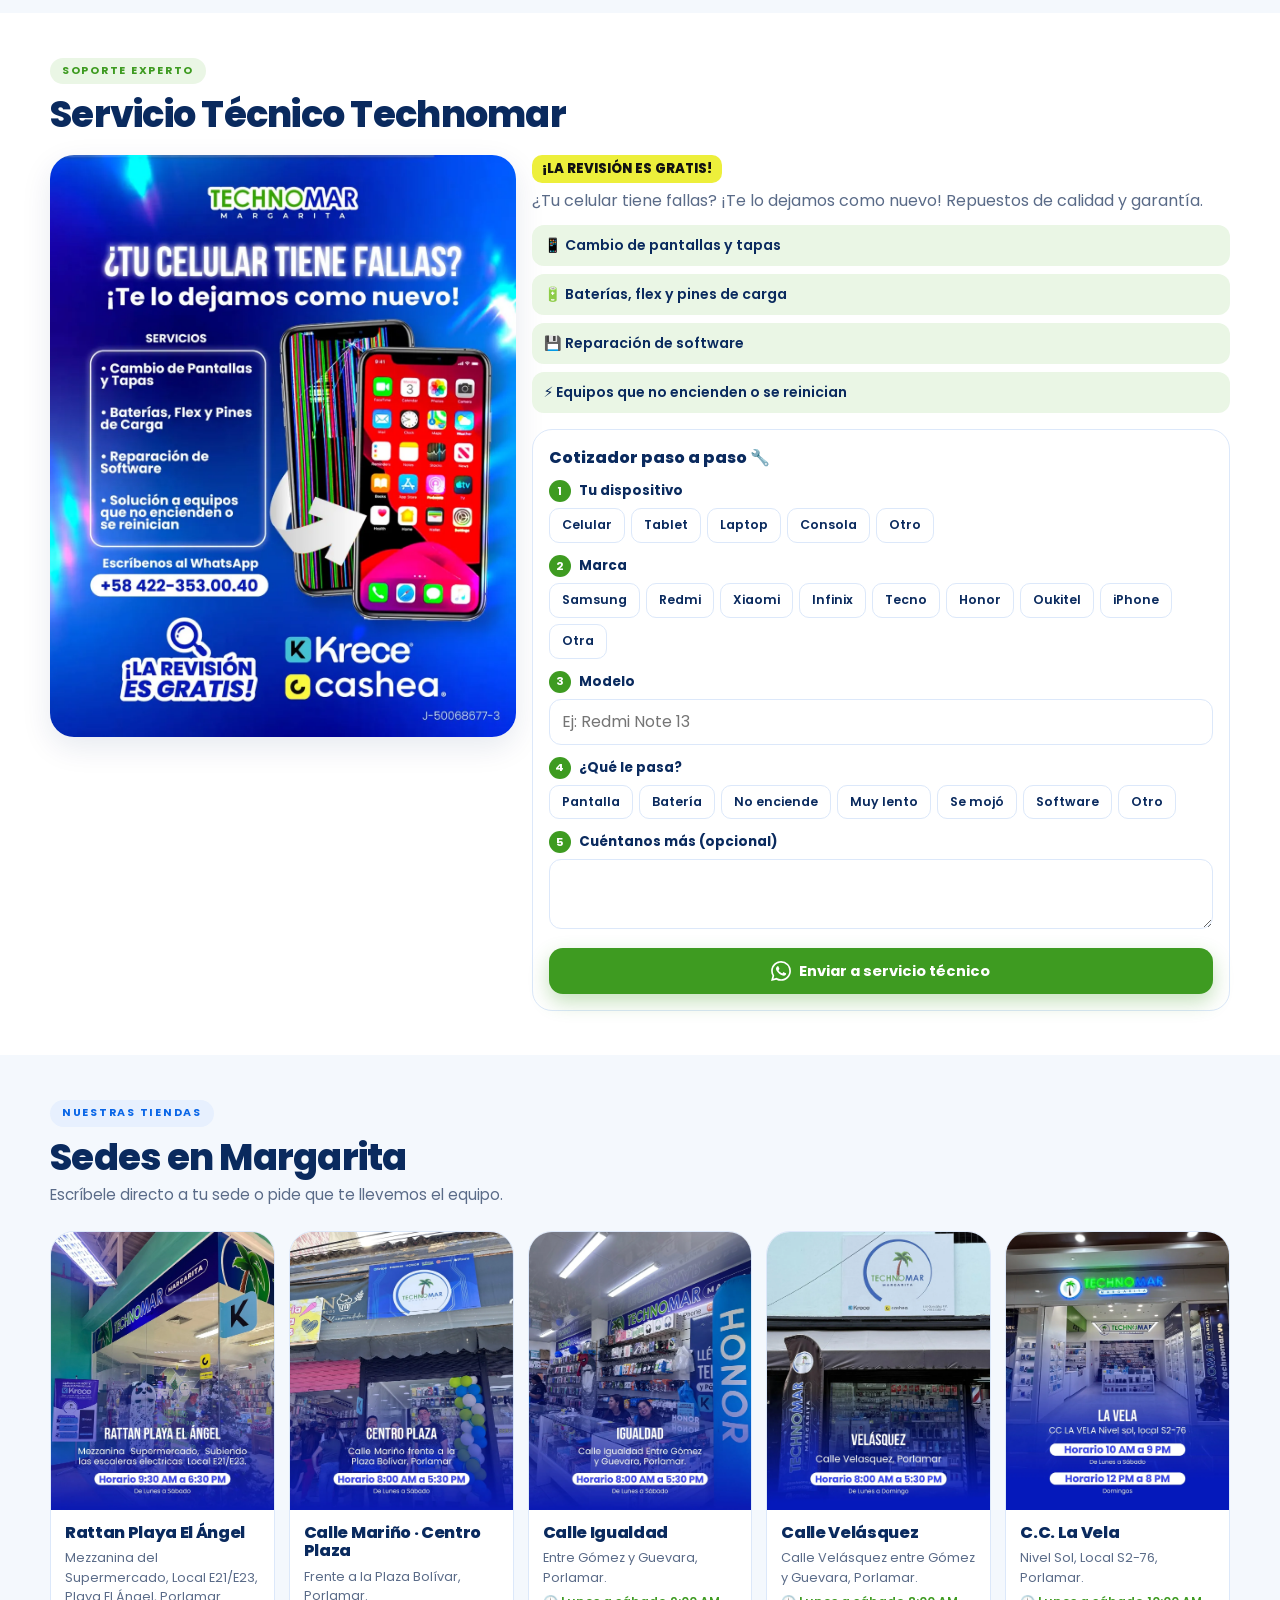
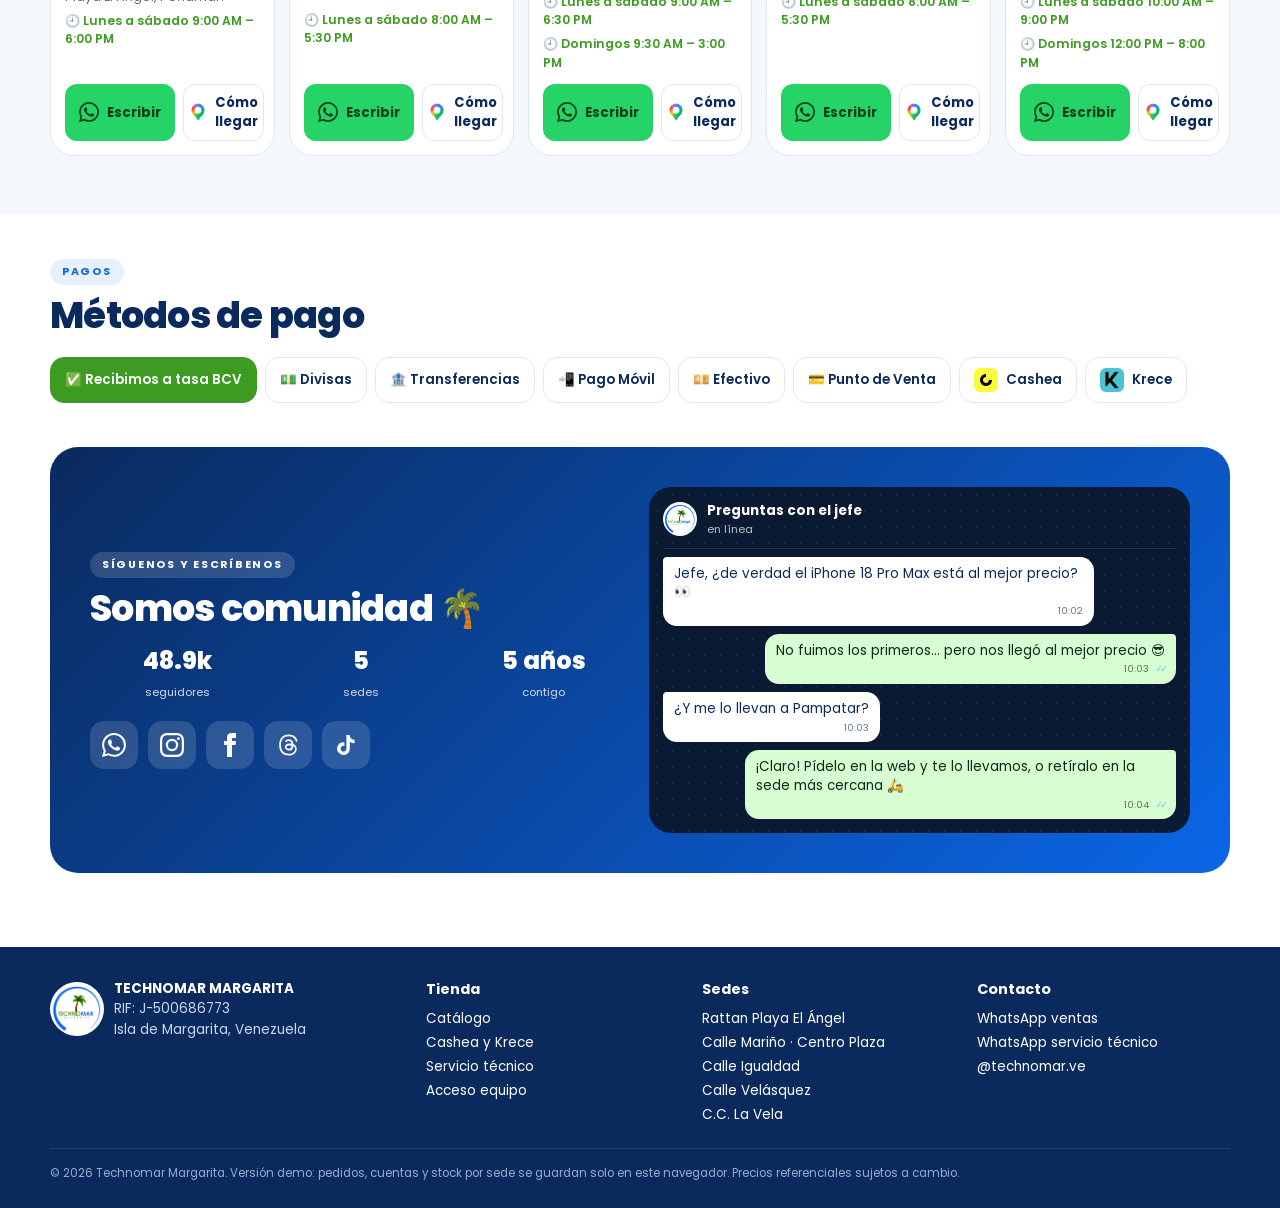
==== commit 74263312: "Tienda completa con contenido real de Technomar: logos, sedes, 171 productos y financiamiento - Catá" ====
--- a/index.html
+++ b/index.html
@@ -3,119 +3,231 @@
 <head>
 <meta charset="utf-8">
 <meta name="viewport" content="width=device-width,initial-scale=1,viewport-fit=cover">
-<title>Technomar Margarita · Teléfonos, Gamer, Carros, Salud y Accesorios</title>
-<meta name="description" content="Technomar Margarita: el mejor precio en teléfonos, gamer, carros, salud y accesorios. 0% de inicial con Cashea. 5 sedes en Porlamar.">
-<meta name="theme-color" content="#1a5cff">
-<link rel="icon" href="assets/logo.svg">
+<title>Technomar Margarita · Celulares, laptops, gaming y servicio técnico</title>
+<meta name="description" content="Technomar Margarita: celulares de todas las marcas, tablets, laptops, gaming, accesorios y servicio técnico. Financiamiento con Cashea y Krece. 5 sedes en Porlamar, delivery en la isla.">
+<meta name="theme-color" content="#0A66E7">
+<meta property="og:title" content="Technomar Margarita">
+<meta property="og:description" content="Tu tienda de tecnología en Margarita. Compra en línea, delivery o retiro en 5 sedes. Cashea y Krece.">
+<meta property="og:image" content="assets/img/site/logo.webp">
+<link rel="icon" href="assets/img/site/logo.webp">
+<link rel="preload" href="assets/fonts/poppins-800.woff2" as="font" type="font/woff2" crossorigin>
+<link rel="preload" href="assets/fonts/poppins-400.woff2" as="font" type="font/woff2" crossorigin>
 <link rel="stylesheet" href="css/styles.css">
 </head>
 <body>
+<svg width="0" height="0" style="position:absolute" aria-hidden="true">
+  <symbol id="i-cart" viewBox="0 0 24 24" fill="none" stroke="currentColor" stroke-width="2" stroke-linecap="round" stroke-linejoin="round"><circle cx="9" cy="20" r="1.5"/><circle cx="18" cy="20" r="1.5"/><path d="M2 3h3l2.6 12.4a2 2 0 0 0 2 1.6h8.2a2 2 0 0 0 2-1.5L21.5 7H6"/></symbol>
+  <symbol id="i-user" viewBox="0 0 24 24" fill="none" stroke="currentColor" stroke-width="2" stroke-linecap="round"><circle cx="12" cy="8" r="4"/><path d="M4 21c1.5-4 4.5-6 8-6s6.5 2 8 6"/></symbol>
+  <symbol id="i-home" viewBox="0 0 24 24" fill="none" stroke="currentColor" stroke-width="2" stroke-linejoin="round"><path d="M3 11 12 3l9 8v9a1 1 0 0 1-1 1h-5v-6H9v6H4a1 1 0 0 1-1-1z"/></symbol>
+  <symbol id="i-grid" viewBox="0 0 24 24" fill="none" stroke="currentColor" stroke-width="2"><rect x="3" y="3" width="7" height="7" rx="2"/><rect x="14" y="3" width="7" height="7" rx="2"/><rect x="3" y="14" width="7" height="7" rx="2"/><rect x="14" y="14" width="7" height="7" rx="2"/></symbol>
+  <symbol id="i-search" viewBox="0 0 24 24" fill="none" stroke="currentColor" stroke-width="2.2" stroke-linecap="round"><circle cx="11" cy="11" r="7"/><path d="m20 20-3.5-3.5"/></symbol>
+  <symbol id="i-filter" viewBox="0 0 24 24" fill="none" stroke="currentColor" stroke-width="2.2" stroke-linecap="round"><path d="M4 6h16M7 12h10M10 18h4"/></symbol>
+  <symbol id="i-plus" viewBox="0 0 24 24" fill="none" stroke="currentColor" stroke-width="2.6" stroke-linecap="round"><path d="M12 5v14M5 12h14"/></symbol>
+  <symbol id="i-wa" viewBox="0 0 24 24"><path d="M17.47 14.38c-.3-.15-1.76-.87-2.03-.97-.27-.1-.47-.15-.67.15-.2.3-.77.97-.94 1.16-.17.2-.35.22-.64.07-.3-.15-1.26-.46-2.39-1.47-.88-.79-1.48-1.76-1.65-2.06-.17-.3-.02-.46.13-.6.13-.14.3-.35.45-.52.15-.17.2-.3.3-.5.1-.2.05-.37-.03-.52-.07-.15-.67-1.6-.92-2.2-.24-.58-.49-.5-.67-.5h-.57c-.2 0-.52.07-.8.37-.27.3-1.04 1.02-1.04 2.48s1.07 2.88 1.21 3.07c.15.2 2.1 3.2 5.08 4.49.71.3 1.26.49 1.7.63.71.22 1.36.19 1.87.12.57-.09 1.76-.72 2-1.41.25-.7.25-1.29.18-1.41-.08-.13-.27-.2-.57-.35M12.05 21.8h-.01a9.87 9.87 0 0 1-5.03-1.38l-.36-.21-3.74.98 1-3.65-.24-.37a9.86 9.86 0 0 1-1.51-5.26c0-5.45 4.44-9.88 9.89-9.88 2.64 0 5.12 1.03 6.99 2.9a9.82 9.82 0 0 1 2.89 6.99c0 5.45-4.44 9.88-9.88 9.88m8.41-18.3A11.81 11.81 0 0 0 12.05 0C5.5 0 .16 5.34.16 11.89c0 2.1.55 4.14 1.59 5.95L.06 24l6.3-1.65a11.88 11.88 0 0 0 5.68 1.45h.01c6.55 0 11.89-5.34 11.89-11.89 0-3.18-1.24-6.16-3.48-8.41"/></symbol>
+  <symbol id="i-ig" viewBox="0 0 24 24"><path d="M12 2.2c3.2 0 3.6 0 4.8.1 3.3.1 4.8 1.7 4.9 4.9.1 1.3.1 1.6.1 4.8s0 3.6-.1 4.8c-.1 3.2-1.7 4.8-4.9 4.9-1.3.1-1.6.1-4.8.1s-3.6 0-4.8-.1c-3.3-.1-4.8-1.7-4.9-4.9C2.2 15.6 2.2 15.2 2.2 12s0-3.6.1-4.8C2.4 3.9 3.9 2.4 7.2 2.3 8.4 2.2 8.8 2.2 12 2.2zM12 0C8.7 0 8.3 0 7.1.1 2.7.3.3 2.7.1 7.1 0 8.3 0 8.7 0 12s0 3.7.1 4.9c.2 4.4 2.6 6.8 7 7 1.2.1 1.6.1 4.9.1s3.7 0 4.9-.1c4.4-.2 6.8-2.6 7-7 .1-1.2.1-1.6.1-4.9s0-3.7-.1-4.9c-.2-4.4-2.6-6.8-7-7C15.7 0 15.3 0 12 0zm0 5.8a6.2 6.2 0 1 0 0 12.4 6.2 6.2 0 0 0 0-12.4zM12 16a4 4 0 1 1 0-8 4 4 0 0 1 0 8zm6.4-11.8a1.4 1.4 0 1 0 0 2.9 1.4 1.4 0 0 0 0-2.9z"/></symbol>
+  <symbol id="i-fb" viewBox="0 0 24 24"><path d="M9 8H6v4h3v12h5V12h3.6l.4-4h-4V6.3c0-1 .2-1.3 1.1-1.3H18V0h-3.8C10.6 0 9 1.6 9 4.6z"/></symbol>
+  <symbol id="i-th" viewBox="0 0 24 24"><path d="M17.7 11.1c-.1 0-.2-.1-.3-.1-.2-3-1.8-4.8-4.6-4.8h-.1c-1.6 0-3 .7-3.9 2l1.5 1c.6-1 1.6-1.2 2.4-1.2 1 0 1.7.3 2.2.9.3.4.6 1 .7 1.7-.8-.1-1.6-.2-2.5-.1-2.5.1-4.2 1.6-4.1 3.7.1 1.1.6 2 1.5 2.6.8.5 1.8.8 2.8.7 1.4-.1 2.5-.6 3.2-1.6.6-.7.9-1.7 1-2.9.7.4 1.2.9 1.4 1.6.5 1.1.5 2.9-1 4.3-1.3 1.3-2.8 1.8-5.2 1.8-2.6 0-4.6-.9-5.9-2.5C5.5 16.7 4.9 14.6 4.9 12s.6-4.7 1.9-6.2C8 4.1 10 3.3 12.6 3.3c2.6 0 4.6.8 5.9 2.5.7.8 1.1 1.8 1.4 3l1.8-.5c-.4-1.4-1-2.7-1.8-3.7C18.2 2.4 15.8 1.4 12.6 1.4 9.5 1.4 7.1 2.4 5.5 4.4 4 6.2 3.2 8.7 3.2 12s.8 5.8 2.3 7.6c1.6 2 4 3 7.1 3 2.8 0 4.7-.7 6.3-2.3 2.1-2.1 2.1-4.7 1.4-6.3-.5-1.2-1.4-2.1-2.6-2.9zm-4.6 4.6c-1.2.1-2.4-.5-2.4-1.5-.1-.8.5-1.6 2.3-1.7h.6c.7 0 1.3.1 1.9.2-.2 2.6-1.4 2.9-2.4 3z"/></symbol>
+  <symbol id="i-tt" viewBox="0 0 24 24"><path d="M19.6 6.7a4.8 4.8 0 0 1-3.8-4.2V2h-3.4v13.7a2.9 2.9 0 0 1-5.2 1.7 2.9 2.9 0 0 1 3.2-4.5V9.4a6.3 6.3 0 0 0-5.4 10.7 6.3 6.3 0 0 0 10.8-4.4v-7a8.2 8.2 0 0 0 4.8 1.5V6.8a4.8 4.8 0 0 1-1-.1z"/></symbol>
+  <symbol id="i-pin" viewBox="0 0 24 24" fill="none" stroke="currentColor" stroke-width="2"><path d="M12 22s7-6.3 7-12a7 7 0 1 0-14 0c0 5.7 7 12 7 12z"/><circle cx="12" cy="10" r="2.5"/></symbol>
+  <symbol id="i-tool" viewBox="0 0 24 24" fill="none" stroke="currentColor" stroke-width="2" stroke-linecap="round"><path d="M14.7 6.3a4 4 0 0 0 5 5L22 13.6l-8.4 8.4-2.3-2.3a4 4 0 0 0-5-5L2 10.4 10.4 2z" transform="scale(.9) translate(1 1)"/></symbol>
+</svg>
+
 <div class="ticker" aria-hidden="true"><div class="ticker-track">
-  <span>🔥 0% DE INICIAL CON CASHEA</span><span>🌴 NO FUIMOS LOS PRIMEROS… PERO NOS LLEGÓ AL MEJOR PRECIO</span><span>🛵 DELIVERY EN TODA MARGARITA</span><span>🎉 ESTAMOS DE ANIVERSARIO</span>
-  <span>🔥 0% DE INICIAL CON CASHEA</span><span>🌴 NO FUIMOS LOS PRIMEROS… PERO NOS LLEGÓ AL MEJOR PRECIO</span><span>🛵 DELIVERY EN TODA MARGARITA</span><span>🎉 ESTAMOS DE ANIVERSARIO</span>
+  <span>🔥 <b>DÍAS DEL CLUB CASHEA</b> · del 1 al 6: menos inicial, más cuotas</span><span>🌴 NO FUIMOS LOS PRIMEROS… PERO NOS LLEGÓ AL MEJOR PRECIO · iPHONE 18 PRO MAX</span><span>🔧 ¡LA REVISIÓN ES GRATIS! en servicio técnico</span><span>🛵 DELIVERY EN TODA MARGARITA</span><span>💳 Krece desde 5% de inicial</span>
+  <span>🔥 <b>DÍAS DEL CLUB CASHEA</b> · del 1 al 6: menos inicial, más cuotas</span><span>🌴 NO FUIMOS LOS PRIMEROS… PERO NOS LLEGÓ AL MEJOR PRECIO · iPHONE 18 PRO MAX</span><span>🔧 ¡LA REVISIÓN ES GRATIS! en servicio técnico</span><span>🛵 DELIVERY EN TODA MARGARITA</span><span>💳 Krece desde 5% de inicial</span>
 </div></div>
 
 <header class="top"><div class="wrap top-in">
-  <a class="brand" href="#inicio"><img src="assets/logo.svg" width="40" height="40" alt="Logo Technomar"><span><span class="t">TECHNO</span><span class="m">MAR</span><small>MARGARITA</small></span></a>
-  <nav class="nav"><a href="#promos">Promos</a><a href="#catalogo">Catálogo</a><a href="#sedes">Sedes</a><a href="#pagos">Pagos</a></nav>
+  <a class="brand" href="#inicio" aria-label="Technomar Margarita, inicio"><img src="assets/img/site/logo.webp" width="44" height="44" alt=""><span class="wm"><span class="t">TECHNO</span><span class="m">MAR</span><small>MARGARITA</small></span></a>
+  <nav class="nav" aria-label="Principal"><a href="#catalogo">Catálogo</a><a href="#financiamiento">Financiamiento</a><a href="#servicio-tecnico">Servicio técnico</a><a href="#sedes">Sedes</a></nav>
+  <label class="hsearch"><svg class="ico"><use href="#i-search"/></svg><input id="qTop" type="search" placeholder="Buscar iPhone, Redmi, PS5…" aria-label="Buscar productos"></label>
   <div class="top-act">
-    <button class="icon-btn" id="btnAcc" aria-label="Mi cuenta">👤</button>
-    <button class="icon-btn" id="btnCart" aria-label="Carrito">🛒<span class="badge" id="cartBadge" data-n="0"></span></button>
+    <button class="icon-btn" id="btnSearch" aria-label="Buscar"><svg><use href="#i-search"/></svg></button>
+    <button class="icon-btn" id="btnAcc" aria-label="Mi cuenta"><svg><use href="#i-user"/></svg></button>
+    <button class="icon-btn" id="btnCart" aria-label="Carrito"><svg><use href="#i-cart"/></svg><span class="badge" id="cartBadge" data-n="0"></span></button>
   </div>
 </div></header>
 
 <main id="inicio">
-<section class="hero">
-  <div class="sun"></div>
-  <svg class="palm-bg" viewBox="0 0 100 140" aria-hidden="true"><path d="M50 140c-2-30 0-60 10-85" stroke="#a5521a" stroke-width="7" fill="none" stroke-linecap="round"/><g fill="#3f9a1c"><path d="M60 55c-22-24-44-18-58-2 22-4 40-1 58 2z"/><path d="M60 55c8-26 26-38 44-34-16 8-26 20-44 34z"/><path d="M60 55c18-12 38-8 50 8-22-4-38-4-50-8z"/><path d="M60 55c-14 12-18 30-10 46 4-20 6-32 10-46z"/></g></svg>
-  <div class="wrap hero-grid">
+<section class="hero"><div class="wrap">
+  <div class="slider">
+    <div class="slides" id="slides">
+      <article class="slide s-blue">
+        <div class="hs-text"><span class="hs-tag">¡Ya disponible en tienda!</span>
+          <h1>No fuimos los primeros… <span style="color:#9fd0ff">pero nos llegó al mejor precio</span></h1>
+<p>El iPhone más avanzado: 6.9", Apple Intelligence y cámaras Pro de 48MP. Sellado, 256GB.</p>
+          <button class="btn btn-blanco btn-sm" data-detail="iphone-18-pro-max">¡Lo quiero!</button></div>
+        <div class="hs-img"><img src="assets/img/site/iphone18-hero.webp" alt="Afiche iPhone 18 Pro Max en Technomar" width="560" height="700" fetchpriority="high"></div>
+      </article>
+      <article class="slide s-cashea">
+        <div class="hs-text"><span class="hs-tag">🔥 Días del Club · Cashea</span>
+          <h2>¡Menos inicial, más cuotas!</h2>
+          <p>Del 1 al 6 de cada mes: llévatelo a partir de $100 con inicial reducida según tu nivel.</p>
+          <button class="btn btn-blanco btn-sm" data-mode-go="cashea">Ver precios en Cashea</button></div>
+        <div class="hs-img"><img src="assets/img/site/cashea-club.webp" alt="Afiche Días del Club Cashea" width="560" height="700" loading="lazy"></div>
+      </article>
+      <article class="slide s-green">
+        <div class="hs-text"><span class="hs-tag">Servicio técnico</span>
+          <h2>¿Tu celular tiene fallas? ¡La revisión es gratis!</h2>
+          <p>Pantallas, baterías, pines de carga y software, con garantía.</p>
+          <a class="btn btn-blanco btn-sm" href="#servicio-tecnico">Cotizar reparación</a></div>
+        <div class="hs-img"><img src="assets/img/site/servicio-tecnico.webp" alt="Afiche servicio técnico Technomar" width="560" height="700" loading="lazy"></div>
+      </article>
+      <article class="slide s-sea">
+        <div class="hs-text"><span class="hs-tag">5 sedes en Porlamar</span>
+          <h2>Compra en línea y retira en tu sede o recíbelo en casa 🛵</h2>
+          <a class="btn btn-blanco btn-sm" href="#sedes">Ver sedes</a></div>
+        <div class="hs-img"><img src="assets/img/site/sede-lavela.webp" alt="Sede Technomar C.C. La Vela" width="560" height="700" loading="lazy"></div>
+      </article>
+    </div>
+    <div class="dots" id="dots"></div>
+  </div>
+  <div class="trust">
+    <div><img src="assets/img/site/cashea.webp" alt="">Paga con <b>Cashea</b></div>
+    <div><img src="assets/img/site/krece.webp" alt="">Estrena con <b>Krece</b></div>
+    <div>📸 <b>+48 mil</b> seguidores</div>
+    <div>📍 <b>5</b> sedes</div>
+    <div>⭐ <b>5 años</b> contigo</div>
+    <div>🛵 Delivery en la isla</div>
+  </div>
+</div></section>
+
+<section class="sec" style="padding-top:20px"><div class="wrap">
+  <div class="sec-head"><span class="eyebrow">¿Qué necesitas hoy?</span><h2>Categorías</h2></div>
+  <div class="cats" id="cats"></div>
+</div></section>
+
+<section class="sec" style="padding-top:8px"><div class="wrap">
+  <div class="sec-head row"><div><span class="eyebrow">Lo más buscado</span><h2>Equipos destacados</h2></div><a class="link" href="#catalogo">Ver todo →</a></div>
+  <div class="hscroll" id="featured"></div>
+</div></section>
+
+<section class="sec" style="padding-top:8px"><div class="wrap">
+  <div class="spot reveal">
     <div>
-      <span class="pill"><b>NUEVO</b> iPhone 18 Pro Max ya en sede</span>
-      <h1>Tecnología al <em>mejor precio</em> de <span>Margarita</span> 🌴</h1>
-      <p class="lead">Teléfonos, gamer, carros, salud y accesorios. Compra en línea, recibe por delivery o retira en la sede más cercana. <b>0% de inicial</b> con Cashea.</p>
-      <div class="cta-row">
-        <a class="btn btn-blue" href="#promos">Ver promociones</a>
-        <a class="btn btn-wa" id="heroWa" href="#" target="_blank" rel="noopener">💬 Escríbenos</a>
+      <span class="eyebrow">Apple · ¡Ya disponible!</span>
+      <h2>iPhone 18 Pro Max</h2>
+      <ul>
+        <li>Pantalla 6.9" Super Retina XDR ProMotion 120Hz</li>
+        <li>Máximo rendimiento con Apple Intelligence</li>
+        <li>Sistema de cámaras Pro 48MP</li>
+        <li>256GB · 100% eSIM · Sellado</li>
+      </ul>
+      <div class="sp-p" id="spotPrice"></div>
+      <div style="display:flex;gap:8px;flex-wrap:wrap;margin-top:14px">
+        <button class="btn btn-blanco" data-detail="iphone-18-pro-max">Ver opciones</button>
+        <a class="btn btn-wa" id="spotWa" target="_blank" rel="noopener" href="#"><svg class="ico" fill="currentColor"><use href="#i-wa"/></svg>Pedir por WhatsApp</a>
       </div>
     </div>
-    <div class="hero-card">
-      <span class="cashea">◐ cashea</span>
-      <div class="big" style="margin-top:12px">0%<small> de inicial</small></div>
-      <p style="color:var(--mute);margin:6px 0 14px">Estrena hoy, paga en cuotas. Aplica en teléfonos y accesorios seleccionados.</p>
-      <button class="btn btn-green" data-filter="telefonos" style="width:100%">Ver teléfonos →</button>
-    </div>
-  </div>
-  <svg class="waves" viewBox="0 0 1440 54" preserveAspectRatio="none" aria-hidden="true"><path fill="#fbfdff" d="M0 30c120 22 240 22 360 6s240-30 360-24 240 28 360 30 240-12 360-28v40H0z"/></svg>
-</section>
-
-<section class="sec" id="promos"><div class="wrap">
-  <div class="sec-head reveal"><span class="eyebrow">Ofertas reales</span><h2>Promociones destacadas</h2><p>Precios por tiempo limitado. Hasta agotar existencias.</p></div>
-  <div class="promo-scroll" id="promoList"></div>
-</div></section>
-
-<section class="sec" style="padding-top:8px"><div class="wrap">
-  <div class="sec-head reveal"><span class="eyebrow">Explora</span><h2>Categorías</h2></div>
-  <div class="cat-grid" id="catGrid"></div>
-</div></section>
-
-<section class="sec" id="catalogo"><div class="wrap">
-  <div class="sec-head reveal"><span class="eyebrow">Todo en un solo lugar</span><h2>Catálogo</h2><p>Un solo catálogo para las 5 sedes: nosotros ubicamos tu pedido en la sucursal que lo tenga.</p></div>
-  <label class="search"><span>🔍</span><input id="q" type="search" placeholder="Busca iPhone, PS5, cargador…" aria-label="Buscar productos"></label>
+    <div class="sp-img"><img src="assets/img/site/iphone18-hero.webp" alt="iPhone 18 Pro Max" loading="lazy" width="560" height="700"></div>
+  </div>
+</div></section>
+
+<section class="sec alt" id="catalogo"><div class="wrap">
+  <div class="sec-head"><span class="eyebrow">Catálogo global</span><h2>Todo en un solo lugar</h2><p>Un catálogo para las 5 sedes: ubicamos tu pedido en la sucursal que lo tenga.</p></div>
+  <div class="cat-bar">
+    <label class="search"><svg class="ico"><use href="#i-search"/></svg><input id="q" type="search" placeholder="¿Qué estás buscando?" aria-label="Buscar en el catálogo"></label>
+    <div class="cb-row">
+      <div class="modes" id="modes" role="tablist" aria-label="Ver precios en">
+        <button data-mode="usd">$ Divisas</button><button data-mode="bs">Bs BCV</button><button data-mode="cashea">Cashea</button><button data-mode="krece">Krece</button>
+      </div>
+      <button class="fbtn" id="btnFiltros"><svg class="ico"><use href="#i-filter"/></svg>Filtros<span class="badge" id="fBadge" data-n="0"></span></button>
+    </div>
+  </div>
   <div class="chips" id="chips"></div>
+  <div class="res-info"><span id="resCount"></span>
+    <select id="sort" aria-label="Ordenar"><option value="rel">Destacados primero</option><option value="asc">Menor precio</option><option value="desc">Mayor precio</option><option value="az">A–Z</option></select></div>
   <div class="grid" id="grid"></div>
-</div></section>
-
-<section class="sec" id="sedes"><div class="wrap">
-  <div class="sec-head reveal"><span class="eyebrow">Pásate por aquí</span><h2>Nuestras 5 sedes</h2><p>Porlamar, Nueva Esparta.</p></div>
+  <div class="more"><button class="btn btn-line" id="btnMore">Ver más equipos</button></div>
+</div></section>
+
+<section class="sec"><div class="wrap">
+  <div class="duo">
+    <div class="box box-duo reveal"><img src="assets/img/site/iphone-duo.webp" alt="iPhone Duo" loading="lazy">
+      <div><span class="eyebrow">Próximamente</span><h3>iPhone Duo</h3><p>Innovación plegable de doble pantalla. Preventa activa: aparta el tuyo.</p>
+      <a class="btn btn-azul btn-sm" id="duoWa" target="_blank" rel="noopener" href="#">Consultar preventa</a></div></div>
+    <div class="box box-hank reveal"><img src="assets/img/site/hank.webp" alt="HANK" loading="lazy">
+      <div><span class="eyebrow" style="background:rgba(255,255,255,.15);color:#fff">Nuevo aliado oficial</span><h3>La certeza tecnológica</h3><p>Cargadores, cables y powerbanks HANK: velocidad y seguridad verificadas.</p>
+      <a class="btn btn-blanco btn-sm" href="https://www.instagram.com/hanktech/" target="_blank" rel="noopener">Síguelos en Instagram</a></div></div>
+  </div>
+</div></section>
+
+<section class="sec alt" id="financiamiento"><div class="wrap">
+  <div class="sec-head"><span class="eyebrow">Facilidades de pago</span><h2>Llévalo hoy, paga después</h2><p>Calcula tu inicial y cuotas al instante con nuestras plataformas aliadas.</p></div>
+  <div class="club reveal" style="margin-bottom:14px">
+    <img src="assets/img/site/cashea-club.webp" alt="Días del Club Cashea" loading="lazy">
+    <div class="ct"><span class="tagc">🔥 Días del Club</span><h3>¡Menos inicial, más cuotas!</h3>
+      <p style="opacity:.9;font-size:.88rem">Llévatelo todo a partir de $100 combinando tu bajada de inicial con más cuotas según tu nivel en la app.</p>
+      <ul><li>🗓️ <b>Días 1 al 6:</b> ¡en 6 cuotas! sin interés y bajada de inicial (hasta 0%) para niveles seleccionados.</li><li>🗓️ <b>Días 15 al 20:</b> Casheálo con menos: inicial reducida escalonada en compras de hasta 3 cuotas.</li></ul>
+      <button class="btn btn-blanco btn-sm" data-mode-go="cashea">Ver equipos con Cashea</button></div>
+  </div>
+  <div class="fin" id="fin"></div>
+  <p class="note" style="margin-top:12px">ℹ️ Montos referenciales: la inicial y las cuotas finales las define Cashea/Krece según tu nivel en la app.</p>
+</div></section>
+
+<section class="sec" id="servicio-tecnico"><div class="wrap">
+  <div class="sec-head"><span class="eyebrow g">Soporte experto</span><h2>Servicio Técnico Technomar</h2></div>
+  <div class="st">
+    <div class="st-img reveal"><img src="assets/img/site/servicio-tecnico.webp" alt="Servicio técnico Technomar" loading="lazy"></div>
+    <div>
+      <span class="free">¡LA REVISIÓN ES GRATIS!</span>
+      <p style="color:var(--mute)">¿Tu celular tiene fallas? ¡Te lo dejamos como nuevo! Repuestos de calidad y garantía.</p>
+      <ul class="st-list"><li>📱 Cambio de pantallas y tapas</li><li>🔋 Baterías, flex y pines de carga</li><li>💾 Reparación de software</li><li>⚡ Equipos que no encienden o se reinician</li></ul>
+      <div class="steps" id="coti"></div>
+    </div>
+  </div>
+</div></section>
+
+<section class="sec alt" id="sedes"><div class="wrap">
+  <div class="sec-head"><span class="eyebrow">Nuestras tiendas</span><h2>Sedes en Margarita</h2><p>Escríbele directo a tu sede o pide que te llevemos el equipo.</p></div>
   <div class="sedes" id="sedeList"></div>
 </div></section>
 
-<section class="sec social"><div class="wrap">
-  <span class="eyebrow">Somos comunidad</span><h2 style="margin-top:4px">48.9 mil personas confían en nosotros</h2>
-  <div class="stats"><div><b>48.9k</b><span>seguidores</span></div><div><b>477</b><span>publicaciones</span></div><div><b>5</b><span>sedes</span></div></div>
-  <div class="chat reveal" aria-label="Ejemplo de conversación">
-    <div class="chat-h"><i>🧑‍💼</i><div>Sección de preguntas con el jefe<small>en línea</small></div></div>
-    <div class="msg in">Jefe, ¿de verdad el iPhone 18 Pro Max está al mejor precio? 👀<time>10:02</time></div>
-    <div class="msg out">No fuimos los primeros… pero nos llegó al mejor precio 😎<time>10:03 <span class="ticks">✓✓</span></time></div>
-    <div class="msg in">¿Y puedo pagarlo con Cashea?<time>10:03</time></div>
-    <div class="msg out">Claro, 0% de inicial. Pásate por la sede o pídelo aquí mismo 📲<time>10:04 <span class="ticks">✓✓</span></time></div>
-  </div>
-  <p style="margin-top:16px;opacity:.75;font-size:.8rem">*Conversación ilustrativa. Reemplazar por preguntas reales de la sección "Preguntas con el jefe" y fotos de clientes.</p>
-</div></section>
-
 <section class="sec" id="pagos"><div class="wrap">
-  <div class="sec-head reveal"><span class="eyebrow">Fácil y flexible</span><h2>Métodos de pago</h2></div>
-  <div class="pays" id="payList"></div>
-</div></section>
-
-<section class="sec"><div class="wrap"><div class="final reveal">
-  <h2>¿Listo para estrenar? 🌴</h2>
-  <p>Escríbenos y te respondemos en minutos. Delivery o retiro en sede.</p>
-  <a class="btn btn-wa" id="finalWa" href="#" target="_blank" rel="noopener">💬 Pedir por WhatsApp</a>
-</div></div></section>
+  <div class="sec-head"><span class="eyebrow">Pagos</span><h2>Métodos de pago</h2></div>
+  <div class="pays">
+    <div class="pay hl">✅ Recibimos a tasa BCV</div>
+    <div class="pay">💵 Divisas</div><div class="pay">🏦 Transferencias</div><div class="pay">📲 Pago Móvil</div><div class="pay">💴 Efectivo</div><div class="pay">💳 Punto de Venta</div>
+    <div class="pay"><img src="assets/img/site/cashea.webp" alt="">Cashea</div><div class="pay"><img src="assets/img/site/krece.webp" alt="">Krece</div>
+  </div>
+</div></section>
+
+<section class="sec" style="padding-top:0"><div class="wrap">
+  <div class="comm reveal">
+    <div><span class="eyebrow">Síguenos y escríbenos</span><h2>Somos comunidad 🌴</h2>
+      <div class="stats"><div><b>48.9k</b><span>seguidores</span></div><div><b>5</b><span>sedes</span></div><div><b>5 años</b><span>contigo</span></div></div>
+      <div class="socials" id="socials" style="margin-top:18px"></div></div>
+    <div class="chat" aria-label="Ejemplo de conversación">
+      <div class="chat-h"><img src="assets/img/site/logo.webp" alt=""><div>Preguntas con el jefe<small>en línea</small></div></div>
+      <div class="msg in">Jefe, ¿de verdad el iPhone 18 Pro Max está al mejor precio? 👀<time>10:02</time></div>
+      <div class="msg out">No fuimos los primeros… pero nos llegó al mejor precio 😎<time>10:03 <span class="ticks">✓✓</span></time></div>
+      <div class="msg in">¿Y me lo llevan a Pampatar?<time>10:03</time></div>
+      <div class="msg out">¡Claro! Pídelo en la web y te lo llevamos, o retíralo en la sede más cercana 🛵<time>10:04 <span class="ticks">✓✓</span></time></div>
+    </div>
+  </div>
+</div></section>
 </main>
 
 <footer><div class="wrap">
-  <div class="f-row">
-    <div><b style="color:#fff">TECHNOMAR MARGARITA</b><br>Porlamar, Nueva Esparta · Venezuela</div>
-    <div>📸 <a href="https://instagram.com/technomar.ve" target="_blank" rel="noopener">@technomar.ve</a><br>💬 <a id="footWa" href="#" target="_blank" rel="noopener">WhatsApp</a></div>
-    <div>🕘 Horarios: <i>por confirmar con el cliente</i><br><a href="admin.html">Acceso equipo →</a></div>
-  </div>
-  <p class="small">v1 demo: los datos de productos, precios y stock son de ejemplo. Los pedidos y cuentas se guardan solo en este navegador.</p>
+  <div class="fg">
+    <div><div class="fb"><img src="assets/img/site/logo.webp" alt="Technomar"><div><b style="color:#fff">TECHNOMAR MARGARITA</b><br>RIF: <span id="rif"></span><br>Isla de Margarita, Venezuela</div></div></div>
+    <div><h4>Tienda</h4><ul><li><a href="#catalogo">Catálogo</a></li><li><a href="#financiamiento">Cashea y Krece</a></li><li><a href="#servicio-tecnico">Servicio técnico</a></li><li><a href="admin.html">Acceso equipo</a></li></ul></div>
+    <div><h4>Sedes</h4><ul id="footSedes"></ul></div>
+    <div><h4>Contacto</h4><ul><li><a id="footWa" href="#" target="_blank" rel="noopener">WhatsApp ventas</a></li><li><a id="footTec" href="#" target="_blank" rel="noopener">WhatsApp servicio técnico</a></li><li><a href="https://www.instagram.com/technomar.ve" target="_blank" rel="noopener">@technomar.ve</a></li></ul></div>
+  </div>
+  <p class="small">© 2026 Technomar Margarita. Versión demo: pedidos, cuentas y stock por sede se guardan solo en este navegador. Precios referenciales sujetos a cambio.</p>
 </div></footer>
 
-<a class="wa-float" id="waFloat" href="#" target="_blank" rel="noopener" aria-label="Escribir por WhatsApp"><svg viewBox="0 0 32 32"><path d="M16 3C9 3 3.4 8.6 3.4 15.5c0 2.3.6 4.4 1.7 6.3L3 29l7.4-2c1.8 1 3.8 1.5 5.7 1.5 7 0 12.6-5.6 12.6-12.5C28.7 8.6 23 3 16 3zm0 22.9c-1.8 0-3.5-.5-5-1.4l-.4-.2-4.4 1.2 1.2-4.2-.3-.4a10.2 10.2 0 0 1-1.6-5.4C5.5 9.9 10.2 5.3 16 5.3s10.5 4.6 10.5 10.2S21.800 25.900 16 25.900zm5.800-7.600c-.3-.2-1.900-.9-2.200-1s-.5-.2-.7.200-.8 1-1 1.200-.4.200-.7.100a8.600 8.600 0 0 1-4.300-3.700c-.3-.6.300-.5.900-1.700.1-.2 0-.4 0-.5l-1-2.300c-.2-.6-.5-.5-.7-.5h-.6c-.2 0-.6.100-.9.400s-1.200 1.100-1.200 2.800 1.200 3.300 1.400 3.500 2.400 3.700 5.800 5.100c2.100.9 2.900.9 3.900.8.600-.1 1.900-.8 2.200-1.500s.3-1.400.2-1.500-.3-.2-.6-.3z"/></svg></a>
-
-<nav class="tabbar" aria-label="Navegación">
-  <a href="#inicio"><span class="i">🏠</span>Inicio</a>
-  <a href="#catalogo"><span class="i">🛍️</span>Catálogo</a>
-  <button id="tabCart"><span class="i">🛒</span>Carrito<span class="badge" id="cartBadge2" data-n="0"></span></button>
-  <button id="tabAcc"><span class="i">👤</span>Cuenta</button>
+<a class="wa-float" id="waFloat" href="#" target="_blank" rel="noopener" aria-label="Escribir por WhatsApp"><svg><use href="#i-wa"/></svg></a>
+<nav class="tabbar" aria-label="Navegación móvil">
+  <a href="#inicio"><svg><use href="#i-home"/></svg>Inicio</a>
+  <a href="#catalogo"><svg><use href="#i-grid"/></svg>Catálogo</a>
+  <button id="tabCart"><svg><use href="#i-cart"/></svg>Carrito<span class="badge" id="cartBadge2" data-n="0"></span></button>
+  <button id="tabAcc"><svg><use href="#i-user"/></svg>Cuenta</button>
 </nav>
-
 <div class="scrim" id="scrim"></div>
-<aside class="sheet" id="sheet" role="dialog" aria-modal="true" aria-live="polite"></aside>
-<div class="toast" id="toast" role="status"></div>
+<aside class="sheet" id="sheet" role="dialog" aria-modal="true"></aside>
+<div class="toast" id="toast" role="status" aria-live="polite"></div>
 <script src="js/store.js"></script>
 <script src="js/app.js"></script>
 </body>
--- a/css/styles.css
+++ b/css/styles.css
@@ -1,229 +1,381 @@
+@font-face{font-family:Poppins;font-weight:400;font-display:swap;src:url(../assets/fonts/poppins-400.woff2) format("woff2")}
+@font-face{font-family:Poppins;font-weight:500;font-display:swap;src:url(../assets/fonts/poppins-500.woff2) format("woff2")}
+@font-face{font-family:Poppins;font-weight:600;font-display:swap;src:url(../assets/fonts/poppins-600.woff2) format("woff2")}
+@font-face{font-family:Poppins;font-weight:700;font-display:swap;src:url(../assets/fonts/poppins-700.woff2) format("woff2")}
+@font-face{font-family:Poppins;font-weight:800;font-display:swap;src:url(../assets/fonts/poppins-800.woff2) format("woff2")}
+@font-face{font-family:Poppins;font-weight:900;font-display:swap;src:url(../assets/fonts/poppins-900.woff2) format("woff2")}
 :root{
-  --green:#3f9a1c;--green-d:#2d7412;--blue:#1a5cff;--blue-d:#1140b8;--navy:#0b2a6b;
-  --sand:#fff7e3;--sky:#e8f3ff;--ink:#12233f;--mute:#5b6b85;--line:#e3eaf5;--bg:#fbfdff;
-  --wa:#25d366;--red:#e5484d;--amber:#f5a524;--r:18px;
-  --shadow:0 8px 28px rgba(16,52,120,.12);
+  --azul:#0A66E7;--azul-d:#0850b8;--verde:#3E9B21;--verde-d:#2f7a17;--tinta:#0A2A5E;--gris:#F4F8FD;--borde:#DCE8FA;
+  --azul-s:#E7F0FE;--verde-s:#EAF6E5;--mute:#5a6b88;--krece:#4AC3DC;--cashea:#EDEF3B;--wa:#25d366;--red:#e5484d;--amber:#f59f0a;
+  --r:20px;--shadow:0 10px 30px rgba(10,42,94,.10);--shadow-s:0 2px 10px rgba(10,42,94,.06);
 }
 *{box-sizing:border-box;margin:0;padding:0;-webkit-tap-highlight-color:transparent}
-html{scroll-behavior:smooth;scroll-padding-top:70px}
-body{font-family:system-ui,-apple-system,"Segoe UI",Roboto,sans-serif;color:var(--ink);background:var(--bg);line-height:1.5;padding-bottom:76px;overflow-x:hidden}
-img,svg{max-width:100%;display:block}
+html{scroll-behavior:smooth;scroll-padding-top:76px}
+body{font-family:Poppins,system-ui,-apple-system,"Segoe UI",sans-serif;color:var(--tinta);background:#fff;line-height:1.5;padding-bottom:74px;overflow-x:hidden}
+img{max-width:100%;display:block}
 button{font:inherit;cursor:pointer;border:0;background:none;color:inherit}
 a{color:inherit;text-decoration:none}
 input,select,textarea{font:inherit;color:inherit}
-.wrap{width:min(1120px,100% - 32px);margin-inline:auto}
+[hidden]{display:none!important}
+.wrap{width:min(1180px,100% - 32px);margin-inline:auto}
 h1,h2,h3{line-height:1.12;letter-spacing:-.02em}
-h2{font-size:clamp(1.55rem,5.5vw,2.3rem);font-weight:900}
-.eyebrow{font-size:.75rem;font-weight:800;letter-spacing:.14em;text-transform:uppercase;color:var(--green)}
+h2{font-size:clamp(1.5rem,5.6vw,2.3rem);font-weight:800}
+.eyebrow{display:inline-block;font-size:.68rem;font-weight:700;letter-spacing:.16em;text-transform:uppercase;color:var(--azul);background:var(--azul-s);padding:5px 12px;border-radius:99px;margin-bottom:10px}
+.eyebrow.g{color:var(--verde);background:var(--verde-s)}
 .sec{padding:44px 0}
+.sec.alt{background:var(--gris)}
 .sec-head{margin-bottom:20px}
-.sec-head p{color:var(--mute);margin-top:6px}
-
-/* botones */
-.btn{display:inline-flex;align-items:center;justify-content:center;gap:8px;padding:13px 20px;border-radius:999px;font-weight:800;font-size:.95rem;transition:.18s transform,.18s box-shadow,.18s background;min-height:46px}
+.sec-head p{color:var(--mute);margin-top:6px;font-size:.95rem}
+.sec-head.row{display:flex;align-items:end;justify-content:space-between;gap:12px}
+.link{color:var(--azul);font-weight:700;font-size:.9rem;white-space:nowrap}
+.btn{display:inline-flex;align-items:center;justify-content:center;gap:8px;padding:12px 20px;border-radius:14px;font-weight:700;font-size:.92rem;min-height:46px;transition:transform .15s,box-shadow .15s,background .15s;text-align:center}
 .btn:active{transform:scale(.97)}
-.btn-blue{background:var(--blue);color:#fff;box-shadow:0 6px 18px rgba(26,92,255,.35)}
-.btn-blue:hover{background:var(--blue-d)}
-.btn-green{background:var(--green);color:#fff;box-shadow:0 6px 18px rgba(63,154,28,.35)}
-.btn-wa{background:var(--wa);color:#073b1b;box-shadow:0 6px 18px rgba(37,211,102,.38)}
-.btn-ghost{background:#fff;border:1.5px solid var(--line);color:var(--ink)}
-.btn-sm{padding:9px 14px;min-height:38px;font-size:.85rem}
-.btn[disabled]{opacity:.5;pointer-events:none}
-
-/* barra promo + header */
-.ticker{background:var(--navy);color:#fff;font-size:.8rem;font-weight:700;overflow:hidden;white-space:nowrap}
-.ticker-track{display:inline-flex;gap:48px;padding:8px 0;animation:tick 28s linear infinite}
+.btn-azul{background:var(--azul);color:#fff;box-shadow:0 8px 20px rgba(10,102,231,.3)}
+.btn-azul:hover{background:var(--azul-d)}
+.btn-verde{background:var(--verde);color:#fff;box-shadow:0 8px 20px rgba(62,155,33,.3)}
+.btn-verde:hover{background:var(--verde-d)}
+.btn-wa{background:var(--wa);color:#063d1b}
+.btn-blanco{background:#fff;color:var(--tinta)}
+.btn-line{background:#fff;border:1.5px solid var(--borde);color:var(--tinta)}
+.btn-sm{padding:8px 14px;min-height:38px;font-size:.82rem;border-radius:12px}
+.btn-block{width:100%}
+.btn[disabled]{opacity:.45;pointer-events:none}
+.ico{width:20px;height:20px;flex:0 0 auto}
+
+/* barra superior + header */
+.ticker{background:var(--tinta);color:#fff;font-size:.74rem;font-weight:600;overflow:hidden;white-space:nowrap}
+.ticker-track{display:inline-flex;gap:44px;padding:7px 0;animation:tick 32s linear infinite}
+.ticker b{color:var(--cashea)}
 @keyframes tick{to{transform:translateX(-50%)}}
-header.top{position:sticky;top:0;z-index:40;background:rgba(255,255,255,.9);backdrop-filter:blur(12px);border-bottom:1px solid var(--line)}
-.top-in{display:flex;align-items:center;gap:10px;height:62px}
-.brand{display:flex;align-items:center;gap:10px;font-weight:900;font-size:1.05rem;letter-spacing:-.02em}
-.brand svg{width:40px;height:40px}
-.brand .t{color:var(--green)}.brand .m{color:var(--blue)}
-.brand small{display:block;font-size:.55rem;letter-spacing:.35em;color:var(--blue);font-weight:800;margin-top:-3px}
-.nav{margin-left:auto;display:none;gap:22px;font-weight:700;font-size:.92rem;color:var(--mute)}
-.nav a:hover{color:var(--blue)}
+header.top{position:sticky;top:0;z-index:40;background:rgba(255,255,255,.92);backdrop-filter:blur(14px);-webkit-backdrop-filter:blur(14px);border-bottom:1px solid var(--borde)}
+.top-in{display:flex;align-items:center;gap:10px;height:64px}
+.brand{display:flex;align-items:center;gap:8px;flex:0 0 auto}
+.brand img{width:44px;height:44px}
+.brand .wm{font-weight:800;font-size:1.02rem;line-height:1;letter-spacing:-.01em}
+.brand .wm .t{color:var(--verde)}.brand .wm .m{color:var(--azul)}
+.brand .wm small{display:block;font-size:.5rem;letter-spacing:.42em;color:var(--azul);font-weight:600;margin-top:4px}
+.nav{display:none;gap:22px;font-weight:600;font-size:.88rem;margin-left:28px}
+.nav a{color:var(--tinta);opacity:.8}.nav a:hover{opacity:1;color:var(--azul)}
+.hsearch{display:none;flex:1;max-width:340px;margin-left:auto;align-items:center;gap:8px;background:var(--gris);border:1.5px solid var(--borde);border-radius:14px;padding:0 12px}
+.hsearch input{border:0;background:none;outline:0;padding:10px 0;width:100%;font-size:.88rem}
 .top-act{margin-left:auto;display:flex;gap:8px}
-.icon-btn{position:relative;width:44px;height:44px;border-radius:50%;background:var(--sky);display:grid;place-items:center;font-size:1.15rem}
-.badge{position:absolute;top:-3px;right:-3px;background:var(--red);color:#fff;border-radius:99px;font-size:.68rem;font-weight:800;min-width:19px;height:19px;display:grid;place-items:center;padding:0 5px}
-.badge:empty,.badge[data-n="0"]{display:none}
-
-/* hero */
-.hero{position:relative;background:linear-gradient(180deg,#dff0ff 0%,#f3faff 55%,var(--sand) 100%);overflow:hidden;padding:30px 0 70px}
-.hero-grid{display:grid;gap:26px;position:relative;z-index:2}
-.pill{display:inline-flex;gap:8px;align-items:center;background:#fff;border-radius:99px;padding:6px 14px 6px 8px;font-size:.78rem;font-weight:800;box-shadow:var(--shadow)}
-.pill b{background:var(--green);color:#fff;border-radius:99px;padding:2px 9px}
-.hero h1{font-size:clamp(2.3rem,10vw,4.2rem);font-weight:900;margin:14px 0 10px}
-.hero h1 em{font-style:normal;color:var(--blue)}
-.hero h1 span{color:var(--green)}
-.hero p.lead{font-size:1.05rem;color:var(--mute);max-width:520px}
-.cta-row{display:flex;flex-wrap:wrap;gap:10px;margin-top:20px}
-.hero-card{background:#fff;border-radius:28px;padding:20px;box-shadow:var(--shadow);position:relative}
-.hero-card .big{font-size:3.4rem;font-weight:900;color:var(--blue);line-height:1}
-.hero-card .big small{font-size:1.2rem;color:var(--ink)}
-.cashea{display:inline-flex;align-items:center;gap:6px;background:#111;color:#ffe14a;font-weight:900;border-radius:12px;padding:4px 12px;font-size:1rem}
-.waves{position:absolute;left:0;right:0;bottom:-1px;height:54px}
-.sun{position:absolute;right:-60px;top:-60px;width:220px;height:220px;border-radius:50%;background:radial-gradient(circle,#ffe9a8,#ffd45e 60%,transparent 70%);opacity:.8}
-.palm-bg{position:absolute;right:-10px;bottom:30px;width:150px;opacity:.16}
+.icon-btn{position:relative;width:44px;height:44px;border-radius:14px;background:var(--gris);display:grid;place-items:center;color:var(--tinta)}
+.icon-btn svg{width:22px;height:22px}
+.badge{position:absolute;top:-4px;right:-4px;background:var(--red);color:#fff;border-radius:99px;font-size:.66rem;font-weight:700;min-width:19px;height:19px;display:grid;place-items:center;padding:0 5px;border:2px solid #fff}
+.badge[data-n="0"]{display:none}
+
+/* hero slider */
+.hero{padding:16px 0 8px;background:linear-gradient(180deg,var(--azul-s),#fff 70%)}
+.slider{position:relative}
+.slides{display:flex;overflow-x:auto;scroll-snap-type:x mandatory;scrollbar-width:none;gap:12px;border-radius:26px}
+.slides::-webkit-scrollbar{display:none}
+.slide{flex:0 0 100%;scroll-snap-align:center;border-radius:26px;overflow:hidden;position:relative;display:flex;align-items:center;gap:10px;padding:22px 18px;min-height:300px;color:#fff;isolation:isolate}
+.slide::after{content:"";position:absolute;inset:0;z-index:-1;background:radial-gradient(500px 300px at 90% 10%,rgba(255,255,255,.18),transparent 60%)}
+.s-blue{background:linear-gradient(135deg,#0A2A5E,#0A66E7)}
+.s-cashea{background:linear-gradient(135deg,#1b2bd8,#0A66E7)}
+.s-green{background:linear-gradient(135deg,#1f5f10,#3E9B21)}
+.s-sea{background:linear-gradient(135deg,#0A2A5E,#1a8fc0)}
+.hs-text{flex:1 1 56%;min-width:0;position:relative;z-index:1}
+.hs-tag{display:inline-block;font-size:.66rem;font-weight:700;letter-spacing:.12em;text-transform:uppercase;background:rgba(255,255,255,.18);padding:4px 10px;border-radius:99px;margin-bottom:10px}
+.s-cashea .hs-tag{background:var(--cashea);color:#111}
+.hs-text h1,.hs-text h2{font-size:clamp(1.35rem,6vw,2.6rem);font-weight:800;line-height:1.08;margin-bottom:8px}
+.hs-text p{font-size:.84rem;opacity:.92;margin-bottom:14px;max-width:420px}
+.hs-price{font-size:1.5rem;font-weight:800;margin:-4px 0 12px}
+.hs-price small{font-size:.7rem;font-weight:600;opacity:.85;display:block}
+.hs-img{flex:0 0 40%;max-width:300px;position:relative}
+.hs-img img{width:100%;height:auto;border-radius:18px;box-shadow:0 18px 40px rgba(0,0,0,.35);transform:rotate(3deg)}
+.dots{display:flex;justify-content:center;gap:6px;margin-top:12px}
+.dots button{width:8px;height:8px;border-radius:99px;background:var(--borde);transition:.2s}
+.dots button.on{width:22px;background:var(--azul)}
+.trust{display:flex;gap:10px;overflow-x:auto;scrollbar-width:none;padding:14px 16px 4px;margin:0 -16px}
+.trust::-webkit-scrollbar{display:none}
+.trust > div{flex:0 0 auto;display:flex;align-items:center;gap:8px;background:#fff;border:1px solid var(--borde);border-radius:14px;padding:8px 12px;font-size:.78rem;font-weight:600;box-shadow:var(--shadow-s)}
+.trust img{width:26px;height:26px;border-radius:7px}
+.trust b{color:var(--azul)}
 
 /* categorías */
-.chips{display:flex;gap:10px;overflow-x:auto;padding:4px 16px 10px;margin:0 -16px;scrollbar-width:none}
+.cats{display:flex;gap:12px;overflow-x:auto;scrollbar-width:none;padding:4px 16px 8px;margin:0 -16px}
+.cats::-webkit-scrollbar{display:none}
+.cat{flex:0 0 auto;width:86px;display:flex;flex-direction:column;align-items:center;gap:6px;text-align:center;font-size:.72rem;font-weight:600;line-height:1.2}
+.cat .ci{width:76px;height:76px;border-radius:24px;background:var(--gris);border:1.5px solid var(--borde);display:grid;place-items:center;overflow:hidden;transition:.18s;position:relative}
+.cat .ci img{width:78%;height:78%;object-fit:contain;mix-blend-mode:multiply}
+.cat .ci span{position:absolute;right:4px;bottom:2px;font-size:1rem}
+.cat.on .ci,.cat:hover .ci{border-color:var(--azul);box-shadow:0 6px 16px rgba(10,102,231,.2)}
+.cat.on{color:var(--azul)}
+
+/* tarjetas de producto */
+.hscroll{display:flex;gap:12px;overflow-x:auto;scroll-snap-type:x mandatory;scrollbar-width:none;padding:4px 16px 14px;margin:0 -16px}
+.hscroll::-webkit-scrollbar{display:none}
+.hscroll .card{flex:0 0 46%;max-width:240px;scroll-snap-align:start}
+.grid{display:grid;grid-template-columns:repeat(2,1fr);gap:12px}
+.card{background:#fff;border:1.5px solid var(--borde);border-radius:var(--r);overflow:hidden;display:flex;flex-direction:column;transition:transform .18s,box-shadow .18s;position:relative}
+.card:hover{transform:translateY(-3px);box-shadow:var(--shadow)}
+.thumb{position:relative;aspect-ratio:1;background:var(--gris);margin:8px 8px 0;border-radius:14px;display:grid;place-items:center;cursor:pointer;overflow:hidden}
+.thumb img{width:84%;height:84%;object-fit:contain;mix-blend-mode:multiply;transition:transform .3s}
+.card:hover .thumb img{transform:scale(1.05)}
+.thumb .noimg{font-size:2.6rem;opacity:.6}
+.tag{position:absolute;top:8px;left:8px;background:var(--verde);color:#fff;font-size:.6rem;font-weight:700;border-radius:99px;padding:3px 8px;max-width:calc(100% - 16px);white-space:nowrap;overflow:hidden;text-overflow:ellipsis}
+.low{position:absolute;bottom:8px;left:8px;font-size:.6rem;font-weight:700;background:#fff;color:var(--amber);border-radius:99px;padding:2px 8px}
+.low.out{color:var(--red)}
+.c-body{padding:10px 12px 12px;display:flex;flex-direction:column;gap:3px;flex:1}
+.c-brand{font-size:.62rem;font-weight:700;letter-spacing:.1em;text-transform:uppercase;color:var(--mute)}
+.c-name{font-weight:700;font-size:.88rem;line-height:1.25;cursor:pointer}
+.c-spec{font-size:.7rem;color:var(--mute);line-height:1.35}
+.c-foot{display:flex;align-items:end;justify-content:space-between;gap:6px;margin-top:auto;padding-top:8px}
+.pr{line-height:1.1}
+.pr small{display:block;font-size:.6rem;font-weight:600;color:var(--mute);text-transform:uppercase;letter-spacing:.04em}
+.pr b{font-size:1.12rem;font-weight:800;color:var(--verde)}
+.pr i{display:block;font-style:normal;font-size:.66rem;color:var(--mute);margin-top:2px}
+.pr.cashea b{color:#7a7b00}.pr.krece b{color:#0087a3}.pr.bs b{color:var(--azul);font-size:.95rem}
+.add{width:38px;height:38px;border-radius:12px;background:var(--verde);color:#fff;display:grid;place-items:center;flex:0 0 auto;box-shadow:0 6px 14px rgba(62,155,33,.3)}
+.add svg{width:20px;height:20px}
+.add[disabled]{background:#c9d3e3;box-shadow:none;pointer-events:none}
+
+/* barra de catálogo */
+.cat-bar{position:sticky;top:64px;z-index:30;background:rgba(255,255,255,.95);backdrop-filter:blur(10px);-webkit-backdrop-filter:blur(10px);padding:10px 0;margin-bottom:10px;border-bottom:1px solid var(--borde)}
+.search{display:flex;align-items:center;gap:8px;background:var(--gris);border:1.5px solid var(--borde);border-radius:14px;padding:0 12px}
+.search input{border:0;outline:0;flex:1;padding:11px 0;background:none;min-width:0}
+.cb-row{display:flex;gap:8px;margin-top:8px;align-items:center}
+.modes{display:flex;gap:4px;background:var(--gris);border-radius:12px;padding:3px;flex:1;overflow-x:auto;scrollbar-width:none}
+.modes::-webkit-scrollbar{display:none}
+.modes button{flex:1;padding:7px 8px;border-radius:9px;font-size:.74rem;font-weight:700;white-space:nowrap;color:var(--mute)}
+.modes button.on{background:#fff;color:var(--azul);box-shadow:var(--shadow-s)}
+.modes button[data-mode=cashea].on{background:var(--cashea);color:#111}
+.modes button[data-mode=krece].on{background:var(--krece);color:#05323d}
+.fbtn{position:relative;display:flex;align-items:center;gap:6px;padding:8px 12px;border-radius:12px;border:1.5px solid var(--borde);font-weight:700;font-size:.78rem;background:#fff;flex:0 0 auto}
+.fbtn .badge{top:-7px;right:-7px}
+.chips{display:flex;gap:8px;overflow-x:auto;scrollbar-width:none;padding:2px 0 8px}
 .chips::-webkit-scrollbar{display:none}
-.chip{flex:0 0 auto;display:flex;align-items:center;gap:8px;padding:11px 16px;border-radius:99px;background:#fff;border:1.5px solid var(--line);font-weight:800;font-size:.9rem;transition:.15s}
-.chip.on{background:var(--blue);color:#fff;border-color:var(--blue);box-shadow:0 6px 16px rgba(26,92,255,.3)}
-.cat-grid{display:grid;grid-template-columns:repeat(2,1fr);gap:12px}
-.cat{border-radius:var(--r);padding:18px 14px;color:#fff;font-weight:900;font-size:1.05rem;min-height:104px;display:flex;flex-direction:column;justify-content:space-between;text-align:left;position:relative;overflow:hidden;transition:.18s transform}
-.cat:active{transform:scale(.97)}
-.cat .e{font-size:2rem}
-.cat small{font-weight:600;opacity:.9;font-size:.78rem}
-.cat:nth-child(1){background:linear-gradient(135deg,#1a5cff,#4b8bff)}
-.cat:nth-child(2){background:linear-gradient(135deg,#7a3cff,#b184ff)}
-.cat:nth-child(3){background:linear-gradient(135deg,#0b2a6b,#2d5bc2)}
-.cat:nth-child(4){background:linear-gradient(135deg,#e5484d,#ff8f8f)}
-.cat:nth-child(5){background:linear-gradient(135deg,#3f9a1c,#79c64a);grid-column:span 2}
-
-/* productos */
-.search{display:flex;align-items:center;gap:10px;background:#fff;border:1.5px solid var(--line);border-radius:99px;padding:4px 16px;margin-bottom:14px}
-.search input{border:0;outline:0;flex:1;padding:11px 0;background:none}
-.grid{display:grid;grid-template-columns:repeat(2,1fr);gap:12px}
-.card{background:#fff;border-radius:var(--r);border:1px solid var(--line);overflow:hidden;display:flex;flex-direction:column;box-shadow:0 2px 10px rgba(16,52,120,.05);transition:.18s transform,.18s box-shadow}
-.card:hover{transform:translateY(-3px);box-shadow:var(--shadow)}
-.thumb{position:relative;aspect-ratio:1/.82;display:grid;place-items:center;font-size:3.8rem;cursor:pointer;background:linear-gradient(135deg,var(--sky),#fff)}
-.thumb img{width:100%;height:100%;object-fit:cover}
-.card[data-cat=telefonos] .thumb{background:linear-gradient(135deg,#dbe8ff,#f1f6ff)}
-.card[data-cat=gamer] .thumb{background:linear-gradient(135deg,#eadfff,#f7f2ff)}
-.card[data-cat=carros] .thumb{background:linear-gradient(135deg,#d9e1f2,#f0f3fa)}
-.card[data-cat=salud] .thumb{background:linear-gradient(135deg,#ffe0e0,#fff3f3)}
-.card[data-cat=accesorios] .thumb{background:linear-gradient(135deg,#dff5d3,#f4fcee)}
-.tag{position:absolute;top:10px;left:10px;background:var(--green);color:#fff;font-size:.68rem;font-weight:900;border-radius:99px;padding:3px 10px}
-.tag.off{left:auto;right:10px;background:var(--red)}
-.low{position:absolute;bottom:8px;left:10px;font-size:.68rem;font-weight:800;background:#fff;color:var(--amber);border-radius:99px;padding:2px 9px}
-.low.out{color:var(--red)}
-.c-body{padding:12px 12px 14px;display:flex;flex-direction:column;gap:6px;flex:1}
-.c-cat{font-size:.66rem;font-weight:800;letter-spacing:.1em;text-transform:uppercase;color:var(--mute)}
-.c-name{font-weight:800;font-size:.93rem;line-height:1.25}
-.price{display:flex;align-items:baseline;gap:7px;margin-top:auto}
-.price b{font-size:1.25rem;font-weight:900;color:var(--blue)}
-.price s{color:var(--mute);font-size:.82rem}
-.c-act{display:flex;gap:6px;margin-top:6px}
-.c-act .btn{flex:1;padding:9px 6px;min-height:40px;font-size:.82rem}
+.chip{flex:0 0 auto;padding:7px 14px;border-radius:99px;background:#fff;border:1.5px solid var(--borde);font-weight:600;font-size:.78rem;transition:.15s}
+.chip.on{background:var(--azul);color:#fff;border-color:var(--azul)}
+.res-info{display:flex;justify-content:space-between;align-items:center;font-size:.78rem;color:var(--mute);margin:4px 0 12px;gap:8px}
+.res-info select{border:1.5px solid var(--borde);border-radius:10px;padding:6px 8px;background:#fff;font-size:.78rem}
+.more{display:flex;justify-content:center;margin-top:18px}
 .empty{grid-column:1/-1;text-align:center;color:var(--mute);padding:36px 0}
-.promo-scroll{display:flex;gap:12px;overflow-x:auto;scroll-snap-type:x mandatory;margin:0 -16px;padding:4px 16px 14px;scrollbar-width:none}
-.promo-scroll::-webkit-scrollbar{display:none}
-.promo-scroll .card{flex:0 0 72%;max-width:280px;scroll-snap-align:start}
+
+/* spotlight iPhone */
+.spot{background:radial-gradient(800px 400px at 80% 0%,#3b1f2b,transparent 60%),#0b0d12;color:#fff;border-radius:28px;overflow:hidden;display:grid;gap:18px;padding:26px 20px}
+.spot .eyebrow{background:rgba(255,255,255,.12);color:#fff}
+.spot h2{font-size:clamp(1.7rem,7vw,3rem)}
+.spot ul{list-style:none;display:grid;gap:6px;margin:14px 0;font-size:.88rem;opacity:.9}
+.spot li::before{content:"◆";color:#e0a57b;margin-right:8px;font-size:.7rem}
+.spot .sp-img img{height:auto;width:auto;border-radius:20px;max-height:440px;margin:auto}
+.spot .sp-p{font-size:2rem;font-weight:800}
+.spot .sp-p small{font-size:.8rem;opacity:.7;font-weight:500}
+
+/* bloques dobles (próximamente / aliado) */
+.duo{display:grid;gap:14px}
+.box{border-radius:24px;padding:20px;display:flex;gap:14px;align-items:center;overflow:hidden;position:relative}
+.box img{width:120px;height:120px;object-fit:contain;flex:0 0 auto;border-radius:16px}
+.box h3{font-size:1.2rem;font-weight:800;margin:4px 0}
+.box p{font-size:.82rem;opacity:.85}
+.box .btn{margin-top:10px}
+.box-duo{background:linear-gradient(135deg,#f5f5f7,#e6e8ee)}
+.box-duo img{background:#fff}
+.box-hank{background:linear-gradient(135deg,#1b1a7a,#3b2fd1);color:#fff}
+.box-hank img{background:#fff;padding:8px}
+
+/* financiamiento */
+.fin{display:grid;gap:14px}
+.fcard{background:#fff;border:1.5px solid var(--borde);border-radius:24px;padding:18px;box-shadow:var(--shadow-s)}
+.fhead{display:flex;gap:12px;align-items:center;margin-bottom:12px}
+.fhead img{width:56px;height:56px;border-radius:16px}
+.fhead h3{font-size:1.15rem;font-weight:800}
+.fhead p{font-size:.8rem;color:var(--mute)}
+.calc{display:grid;gap:10px;background:var(--gris);border-radius:16px;padding:12px}
+.calc label{font-size:.72rem;font-weight:700;color:var(--mute);display:block;margin-bottom:4px}
+.calc input,.calc select{width:100%;border:1.5px solid var(--borde);border-radius:12px;padding:10px 12px;background:#fff;outline:0}
+.calc input:focus,.calc select:focus{border-color:var(--azul)}
+.cres{display:grid;grid-template-columns:repeat(2,1fr);gap:8px}
+.cres div{background:#fff;border-radius:12px;padding:8px 10px}
+.cres small{display:block;font-size:.64rem;color:var(--mute);font-weight:600}
+.cres b{font-size:1.05rem;font-weight:800}
+.cres .hl{grid-column:1/-1;display:flex;justify-content:space-between;align-items:center}
+.fcard.krece .cres .hl b{color:#0087a3}.fcard.cashea .cres .hl b{color:#7a7b00}
+.fcard.krece .btn-k{background:var(--krece);color:#05323d}
+.fcard.cashea .btn-k{background:#111;color:var(--cashea)}
+.club{border-radius:24px;overflow:hidden;display:grid;background:linear-gradient(135deg,#1b2bd8,#0A66E7);color:#fff}
+.club img{width:100%;max-height:420px;object-fit:cover;object-position:top}
+.club .ct{padding:18px}
+.club h3{font-size:1.4rem;font-weight:800;margin:6px 0}
+.club ul{list-style:none;display:grid;gap:8px;margin:12px 0;font-size:.84rem}
+.club li{background:rgba(255,255,255,.12);border-radius:12px;padding:8px 10px}
+.club .tagc{background:var(--cashea);color:#111;font-weight:700;font-size:.7rem;border-radius:99px;padding:3px 10px;display:inline-block}
+
+/* servicio técnico */
+.st{display:grid;gap:16px}
+.st-img img{height:auto;border-radius:24px;box-shadow:var(--shadow)}
+.st-list{list-style:none;display:grid;gap:8px;margin:12px 0 16px}
+.st-list li{display:flex;gap:10px;align-items:center;font-weight:600;font-size:.88rem;background:var(--verde-s);border-radius:12px;padding:10px 12px}
+.free{display:inline-block;background:var(--cashea);color:#111;font-weight:800;border-radius:10px;padding:4px 10px;font-size:.82rem;margin-bottom:6px}
+.steps{background:#fff;border:1.5px solid var(--borde);border-radius:20px;padding:16px}
+.step{margin-bottom:12px}
+.step > b{display:flex;align-items:center;gap:8px;font-size:.84rem;margin-bottom:6px}
+.step > b i{width:22px;height:22px;border-radius:50%;background:var(--verde);color:#fff;font-style:normal;font-size:.7rem;display:grid;place-items:center}
+.opts{display:flex;flex-wrap:wrap;gap:6px}
+.opt{padding:7px 12px;border-radius:10px;border:1.5px solid var(--borde);font-size:.78rem;font-weight:600;background:#fff}
+.opt.on{background:var(--verde);color:#fff;border-color:var(--verde)}
+.steps input,.steps textarea{width:100%;border:1.5px solid var(--borde);border-radius:12px;padding:10px 12px;outline:0}
 
 /* sedes */
-.sedes{display:grid;gap:12px}
-.sede{background:#fff;border:1px solid var(--line);border-radius:var(--r);padding:16px;display:flex;flex-direction:column;gap:8px}
-.sede h3{font-size:1.02rem;display:flex;gap:8px;align-items:center}
-.sede p{color:var(--mute);font-size:.9rem}
-.sede .row{display:flex;gap:8px;margin-top:4px}
+.sedes{display:flex;gap:14px;overflow-x:auto;scroll-snap-type:x mandatory;scrollbar-width:none;padding:4px 16px 14px;margin:0 -16px}
+.sedes::-webkit-scrollbar{display:none}
+.sede{flex:0 0 78%;max-width:320px;scroll-snap-align:start;background:#fff;border:1.5px solid var(--borde);border-radius:24px;overflow:hidden;display:flex;flex-direction:column}
+.sede .sf{aspect-ratio:4/5;overflow:hidden;background:var(--gris)}
+.sede .sf img{width:100%;height:100%;object-fit:cover}
+.sede .sb{padding:14px;display:flex;flex-direction:column;gap:6px;flex:1}
+.sede h3{font-size:1.02rem;font-weight:800}
+.sede p{font-size:.8rem;color:var(--mute)}
+.sede .hr{font-size:.76rem;font-weight:600;color:var(--verde)}
+.sede .row{display:flex;gap:8px;margin-top:auto;padding-top:6px}
 .sede .row .btn{flex:1}
-.pend{font-size:.68rem;background:var(--sand);color:#9a6a00;border-radius:99px;padding:2px 9px;font-weight:800}
-
-/* prueba social */
-.social{background:var(--navy);color:#fff}
-.social .eyebrow{color:#8fdc65}
-.stats{display:grid;grid-template-columns:repeat(3,1fr);gap:10px;margin:18px 0 26px;text-align:center}
-.stats b{display:block;font-size:1.7rem;font-weight:900}
-.stats span{font-size:.75rem;opacity:.8}
-.chat{background:#0e1a2c;border-radius:22px;padding:16px;display:flex;flex-direction:column;gap:10px;max-width:480px;background-image:radial-gradient(rgba(255,255,255,.04) 1px,transparent 1px);background-size:18px 18px}
-.chat-h{display:flex;gap:10px;align-items:center;padding-bottom:10px;border-bottom:1px solid rgba(255,255,255,.1);font-weight:800;font-size:.9rem}
-.chat-h i{width:34px;height:34px;border-radius:50%;background:#fff;display:grid;place-items:center;font-style:normal}
-.chat-h small{display:block;font-weight:500;opacity:.7;font-size:.72rem}
-.msg{max-width:84%;padding:9px 12px;border-radius:14px;font-size:.9rem;line-height:1.4;position:relative}
-.msg time{display:block;text-align:right;font-size:.64rem;opacity:.7;margin-top:2px}
-.msg.in{background:#fff;color:var(--ink);border-top-left-radius:4px;align-self:flex-start}
+.sede .row img{width:18px;height:18px}
+
+/* pagos + comunidad */
+.pays{display:flex;flex-wrap:wrap;gap:8px}
+.pay{display:flex;align-items:center;gap:8px;background:#fff;border:1.5px solid var(--borde);border-radius:14px;padding:10px 14px;font-weight:600;font-size:.84rem}
+.pay img{width:24px;height:24px;border-radius:6px}
+.pay.hl{background:var(--verde);border-color:var(--verde);color:#fff}
+.comm{background:linear-gradient(135deg,var(--tinta),#0A66E7);color:#fff;border-radius:28px;padding:24px 18px;display:grid;gap:18px}
+.comm .eyebrow{background:rgba(255,255,255,.15);color:#fff}
+.stats{display:grid;grid-template-columns:repeat(3,1fr);gap:8px;text-align:center;margin-top:14px}
+.stats b{display:block;font-size:1.5rem;font-weight:800}
+.stats span{font-size:.7rem;opacity:.8}
+.chat{background:#0b1a33;border-radius:22px;padding:14px;display:flex;flex-direction:column;gap:8px;background-image:radial-gradient(rgba(255,255,255,.05) 1px,transparent 1px);background-size:16px 16px}
+.chat-h{display:flex;gap:10px;align-items:center;padding-bottom:10px;border-bottom:1px solid rgba(255,255,255,.1);font-weight:700;font-size:.84rem}
+.chat-h img{width:34px;height:34px;border-radius:50%;background:#fff}
+.chat-h small{display:block;font-weight:400;opacity:.7;font-size:.7rem}
+.msg{max-width:84%;padding:8px 11px;border-radius:14px;font-size:.84rem;line-height:1.4}
+.msg time{display:block;text-align:right;font-size:.6rem;opacity:.65;margin-top:2px}
+.msg.in{background:#fff;color:var(--tinta);border-top-left-radius:4px;align-self:flex-start}
 .msg.out{background:#d9fdd3;color:#0b2a14;border-top-right-radius:4px;align-self:flex-end}
-.ticks{color:#34b7f1;font-weight:900;letter-spacing:-3px;margin-left:4px}
-
-/* pagos / footer */
-.pays{display:flex;flex-wrap:wrap;gap:10px}
-.pay{background:#fff;border:1.5px solid var(--line);border-radius:14px;padding:12px 16px;font-weight:800;display:flex;gap:8px;align-items:center}
-.pay.hot{background:#111;color:#ffe14a;border-color:#111}
-.final{background:linear-gradient(135deg,var(--blue),#4b8bff);color:#fff;text-align:center;border-radius:28px;padding:34px 20px;margin:0 auto}
-.final h2{margin-bottom:10px}
-.final p{opacity:.92;margin-bottom:18px}
-footer{background:#071a45;color:#c7d6f5;padding:30px 0 26px;font-size:.88rem}
-footer a{color:#fff;font-weight:700}
-footer .f-row{display:flex;flex-wrap:wrap;gap:20px;justify-content:space-between}
-footer .small{margin-top:20px;opacity:.6;font-size:.78rem}
-
-/* flotantes y barra móvil */
-.wa-float{position:fixed;right:16px;bottom:88px;width:58px;height:58px;border-radius:50%;background:#25d366;display:grid;place-items:center;box-shadow:0 8px 24px rgba(37,211,102,.5);z-index:45;animation:pulse 2.6s infinite}
-.wa-float svg{width:32px;height:32px;fill:#fff}
-@keyframes pulse{0%{box-shadow:0 8px 24px rgba(37,211,102,.5),0 0 0 0 rgba(37,211,102,.5)}70%{box-shadow:0 8px 24px rgba(37,211,102,.5),0 0 0 16px rgba(37,211,102,0)}100%{box-shadow:0 8px 24px rgba(37,211,102,.5),0 0 0 0 rgba(37,211,102,0)}}
-.tabbar{position:fixed;left:0;right:0;bottom:0;z-index:44;background:rgba(255,255,255,.95);backdrop-filter:blur(12px);border-top:1px solid var(--line);display:grid;grid-template-columns:repeat(4,1fr);padding:6px 6px calc(6px + env(safe-area-inset-bottom))}
-.tabbar a,.tabbar button{display:flex;flex-direction:column;align-items:center;gap:1px;font-size:.68rem;font-weight:800;color:var(--mute);padding:5px 0;position:relative}
-.tabbar span.i{font-size:1.25rem}
-.tabbar .badge{top:0;right:calc(50% - 24px)}
-
-/* drawers / modales */
-.scrim{position:fixed;inset:0;background:rgba(7,26,69,.5);z-index:60;opacity:0;pointer-events:none;transition:.22s}
+.ticks{color:#34b7f1;font-weight:800;letter-spacing:-3px;margin-left:3px}
+.socials{display:flex;gap:10px;flex-wrap:wrap}
+.socials a{width:48px;height:48px;border-radius:14px;background:rgba(255,255,255,.14);display:grid;place-items:center;transition:.15s}
+.socials a:hover{background:rgba(255,255,255,.28)}
+.socials svg{width:24px;height:24px;fill:#fff}
+footer{background:var(--tinta);color:#c9d7f2;padding:32px 0 26px;font-size:.84rem;margin-top:30px}
+footer .fg{display:grid;gap:22px}
+footer h4{color:#fff;font-size:.9rem;margin-bottom:8px}
+footer a{color:#fff}
+footer ul{list-style:none;display:grid;gap:4px}
+footer .fb{display:flex;align-items:center;gap:10px}
+footer .fb img{width:54px;height:54px;background:#fff;border-radius:50%}
+footer .small{margin-top:22px;padding-top:16px;border-top:1px solid rgba(255,255,255,.12);font-size:.72rem;opacity:.75}
+
+/* flotantes */
+.wa-float{position:fixed;right:14px;bottom:86px;width:54px;height:54px;border-radius:50%;background:var(--wa);display:grid;place-items:center;box-shadow:0 8px 22px rgba(37,211,102,.45);z-index:45}
+.wa-float svg{width:30px;height:30px;fill:#fff}
+.tabbar{position:fixed;left:0;right:0;bottom:0;z-index:44;background:rgba(255,255,255,.96);backdrop-filter:blur(12px);-webkit-backdrop-filter:blur(12px);border-top:1px solid var(--borde);display:grid;grid-template-columns:repeat(4,1fr);padding:6px 6px calc(6px + env(safe-area-inset-bottom))}
+.tabbar a,.tabbar button{display:flex;flex-direction:column;align-items:center;gap:2px;font-size:.64rem;font-weight:600;color:var(--mute);padding:4px 0;position:relative}
+.tabbar svg{width:22px;height:22px}
+.tabbar .badge{top:-2px;right:calc(50% - 22px)}
+
+/* sheet / modal */
+.scrim{position:fixed;inset:0;background:rgba(10,42,94,.5);z-index:60;opacity:0;pointer-events:none;transition:.22s}
 .scrim.open{opacity:1;pointer-events:auto}
-.sheet{position:fixed;z-index:61;left:0;right:0;bottom:0;max-height:92dvh;background:#fff;border-radius:26px 26px 0 0;transform:translateY(105%);transition:.28s cubic-bezier(.3,.8,.3,1);display:flex;flex-direction:column;overflow:hidden}
+.sheet{position:fixed;z-index:61;left:0;right:0;bottom:0;max-height:94dvh;background:#fff;border-radius:26px 26px 0 0;transform:translateY(105%);transition:transform .3s cubic-bezier(.3,.8,.3,1);display:flex;flex-direction:column;overflow:hidden}
 .sheet.open{transform:none}
-.sheet-h{display:flex;align-items:center;justify-content:space-between;padding:16px 18px 10px;font-weight:900;font-size:1.15rem}
-.sheet-h .x{width:36px;height:36px;border-radius:50%;background:var(--sky);font-size:1.1rem}
+.sheet-h{display:flex;align-items:center;justify-content:space-between;gap:10px;padding:14px 18px 8px;font-weight:800;font-size:1.08rem}
+.sheet-h .x{width:36px;height:36px;border-radius:12px;background:var(--gris);flex:0 0 auto}
 .sheet-b{padding:4px 18px 18px;overflow-y:auto;flex:1}
-.sheet-f{padding:12px 18px calc(14px + env(safe-area-inset-bottom));border-top:1px solid var(--line);background:#fff}
-.line{display:flex;gap:12px;align-items:center;padding:10px 0;border-bottom:1px solid var(--line)}
-.line .e{width:52px;height:52px;border-radius:14px;background:var(--sky);display:grid;place-items:center;font-size:1.7rem;flex:0 0 auto}
-.line .n{flex:1;font-weight:700;font-size:.9rem;line-height:1.25}
-.line .n small{display:block;color:var(--mute);font-weight:600}
-.qty{display:flex;align-items:center;gap:8px;background:var(--sky);border-radius:99px;padding:3px}
-.qty button{width:30px;height:30px;border-radius:50%;background:#fff;font-weight:900}
-.qty span{min-width:20px;text-align:center;font-weight:800}
-.tot{display:flex;justify-content:space-between;font-weight:900;font-size:1.15rem;margin-bottom:10px}
+.sheet-f{padding:12px 18px calc(12px + env(safe-area-inset-bottom));border-top:1px solid var(--borde);background:#fff}
+.d-img{background:var(--gris);border-radius:20px;aspect-ratio:1.25;display:grid;place-items:center;margin-bottom:12px}
+.d-img img{max-height:92%;max-width:80%;object-fit:contain;mix-blend-mode:multiply}
+.d-name{font-size:1.25rem;font-weight:800;line-height:1.15}
+.pills{display:flex;flex-wrap:wrap;gap:6px;margin:6px 0 12px}
+.pill{padding:7px 12px;border-radius:10px;border:1.5px solid var(--borde);font-size:.78rem;font-weight:600;background:#fff}
+.pill.on{border-color:var(--azul);background:var(--azul-s);color:var(--azul)}
+.lbl{font-size:.72rem;font-weight:700;color:var(--mute);text-transform:uppercase;letter-spacing:.06em;margin-top:6px}
+.ptable{display:grid;grid-template-columns:repeat(2,1fr);gap:8px;margin:8px 0 6px}
+.ptable > div{border-radius:14px;padding:10px 12px;background:var(--gris)}
+.ptable small{display:block;font-size:.66rem;font-weight:700;color:var(--mute)}
+.ptable b{font-size:1.08rem;font-weight:800}
+.ptable i{display:block;font-style:normal;font-size:.68rem;color:var(--mute)}
+.ptable .usd{background:var(--verde-s)}.ptable .usd b{color:var(--verde)}
+.ptable .cs{background:#fbfbd9}.ptable .kr{background:#e3f6fa}
+details.plans{background:var(--gris);border-radius:14px;padding:10px 12px;margin:6px 0;font-size:.8rem}
+details.plans summary{font-weight:700;cursor:pointer}
+details.plans table{width:100%;border-collapse:collapse;margin-top:8px}
+details.plans td,details.plans th{padding:5px 2px;text-align:left;border-bottom:1px solid var(--borde)}
+details.plans th{font-size:.66rem;color:var(--mute)}
+.specs{display:grid;grid-template-columns:1fr 1fr;gap:6px;margin:8px 0}
+.specs div{background:var(--gris);border-radius:12px;padding:8px 10px;font-size:.78rem}
+.specs small{display:block;font-size:.62rem;color:var(--mute);font-weight:700;text-transform:uppercase}
+.specs .w{grid-column:1/-1}
+.avail{display:grid;gap:6px;margin:8px 0}
+.av{display:flex;justify-content:space-between;align-items:center;border:1.5px solid var(--borde);border-radius:12px;padding:8px 12px;font-size:.8rem;font-weight:600}
+.av b.ok{color:var(--verde)}.av b.no{color:var(--red)}
+.line{display:flex;gap:12px;align-items:center;padding:10px 0;border-bottom:1px solid var(--borde)}
+.line .e{width:58px;height:58px;border-radius:14px;background:var(--gris);display:grid;place-items:center;flex:0 0 auto;overflow:hidden}
+.line .e img{width:80%;height:80%;object-fit:contain;mix-blend-mode:multiply}
+.line .n{flex:1;font-weight:600;font-size:.84rem;line-height:1.25;min-width:0}
+.line .n small{display:block;color:var(--mute);font-weight:500;font-size:.74rem}
+.qty{display:flex;align-items:center;gap:6px;background:var(--gris);border-radius:12px;padding:3px}
+.qty button{width:30px;height:30px;border-radius:9px;background:#fff;font-weight:800}
+.qty span{min-width:18px;text-align:center;font-weight:700;font-size:.85rem}
+.tot{display:flex;justify-content:space-between;font-weight:800;font-size:1.1rem;margin-bottom:10px}
+.tot small{display:block;font-size:.7rem;color:var(--mute);font-weight:500;text-align:right}
 .field{display:flex;flex-direction:column;gap:5px;margin-bottom:12px}
-.field label{font-size:.78rem;font-weight:800;color:var(--mute)}
-.field input,.field select,.field textarea{border:1.5px solid var(--line);border-radius:12px;padding:12px 14px;background:#fff;outline:0;width:100%}
-.field input:focus,.field select:focus,.field textarea:focus{border-color:var(--blue);box-shadow:0 0 0 3px rgba(26,92,255,.15)}
+.field label{font-size:.74rem;font-weight:700;color:var(--mute)}
+.field input,.field select,.field textarea{border:1.5px solid var(--borde);border-radius:12px;padding:11px 13px;background:#fff;outline:0;width:100%}
+.field input:focus,.field select:focus,.field textarea:focus{border-color:var(--azul);box-shadow:0 0 0 3px rgba(10,102,231,.14)}
 .seg{display:grid;grid-template-columns:1fr 1fr;gap:8px;margin-bottom:12px}
-.seg button{border:1.5px solid var(--line);border-radius:14px;padding:12px 8px;font-weight:800;font-size:.88rem;background:#fff}
-.seg button.on{border-color:var(--blue);background:var(--sky);color:var(--blue)}
-.tabs{display:flex;gap:6px;background:var(--sky);border-radius:99px;padding:4px;margin-bottom:14px}
-.tabs button{flex:1;padding:9px;border-radius:99px;font-weight:800;font-size:.88rem}
-.tabs button.on{background:#fff;box-shadow:0 2px 8px rgba(16,52,120,.12);color:var(--blue)}
-.err{background:#ffecec;color:#b42323;border-radius:12px;padding:10px 12px;font-size:.85rem;font-weight:700;margin-bottom:12px}
-.avail{display:grid;gap:6px;margin:10px 0}
-.av{display:flex;justify-content:space-between;align-items:center;background:var(--bg);border:1px solid var(--line);border-radius:12px;padding:8px 12px;font-size:.85rem;font-weight:700}
-.av b.ok{color:var(--green)}.av b.no{color:var(--red)}
-.detail-e{font-size:5rem;text-align:center;background:linear-gradient(135deg,var(--sky),#fff);border-radius:22px;padding:18px;margin-bottom:12px}
-
-/* ticket + notificación interna */
-.ticket{background:#fff;border:2px dashed #b7c6e6;border-radius:18px;padding:16px;position:relative;margin:6px 0 14px}
-.ticket::before,.ticket::after{content:"";position:absolute;top:50%;width:18px;height:18px;border-radius:50%;background:#f3f6fc;border:2px dashed #b7c6e6}
+.seg button{border:1.5px solid var(--borde);border-radius:14px;padding:12px 8px;font-weight:700;font-size:.84rem;background:#fff}
+.seg button.on{border-color:var(--azul);background:var(--azul-s);color:var(--azul)}
+.tabs{display:flex;gap:4px;background:var(--gris);border-radius:14px;padding:4px;margin-bottom:14px}
+.tabs button{flex:1;padding:9px;border-radius:10px;font-weight:700;font-size:.84rem;color:var(--mute)}
+.tabs button.on{background:#fff;box-shadow:var(--shadow-s);color:var(--azul)}
+.err{background:#ffecec;color:#b42323;border-radius:12px;padding:10px 12px;font-size:.82rem;font-weight:600;margin-bottom:12px}
+.note{background:var(--azul-s);border-radius:12px;padding:10px 12px;font-size:.78rem;color:var(--tinta)}
+.ticket{background:#fff;border:2px dashed #b9cbe8;border-radius:18px;padding:14px;position:relative;margin:4px 0 14px}
+.ticket::before,.ticket::after{content:"";position:absolute;top:50%;width:18px;height:18px;border-radius:50%;background:#fff;border:2px dashed #b9cbe8}
 .ticket::before{left:-11px}.ticket::after{right:-11px}
-.ticket h4{display:flex;justify-content:space-between;font-size:1.1rem;font-weight:900}
-.ticket .ok-pill{background:#e3f6d9;color:var(--green-d);border-radius:99px;padding:2px 10px;font-size:.72rem;font-weight:800}
-.t-row{display:flex;justify-content:space-between;gap:10px;font-size:.88rem;padding:3px 0}
+.ticket h4{display:flex;justify-content:space-between;align-items:center;font-size:1.05rem;font-weight:800;margin-bottom:6px}
+.t-row{display:flex;justify-content:space-between;gap:10px;font-size:.82rem;padding:3px 0}
 .t-row span:first-child{color:var(--mute)}
-.notif{background:#0e1a2c;color:#fff;border-radius:18px;padding:14px;margin-bottom:12px}
-.notif .nh{display:flex;gap:8px;align-items:center;font-weight:900;font-size:.88rem;margin-bottom:8px}
-.notif .nh small{margin-left:auto;font-weight:600;opacity:.6}
-.notif .row{display:flex;gap:8px;font-size:.85rem;padding:4px 0}
+.notif{background:#0b1a33;color:#fff;border-radius:18px;padding:14px;margin-bottom:12px}
+.notif .nh{display:flex;gap:8px;align-items:center;font-weight:800;font-size:.84rem;margin-bottom:8px}
+.notif .nh small{margin-left:auto;font-weight:500;opacity:.6;font-size:.68rem}
+.notif .row{display:flex;gap:8px;font-size:.8rem;padding:3px 0}
 .notif b{color:#8fdc65}
-.status{display:inline-flex;align-items:center;gap:5px;font-weight:800;font-size:.76rem;border-radius:99px;padding:3px 10px;background:var(--sky);color:var(--blue)}
-.status.entregado{background:#e3f6d9;color:var(--green-d)}
+.status{display:inline-flex;align-items:center;gap:4px;font-weight:700;font-size:.7rem;border-radius:99px;padding:3px 10px;background:var(--azul-s);color:var(--azul);white-space:nowrap}
+.status.entregado{background:var(--verde-s);color:var(--verde-d)}
 .status.cancelado{background:#ffecec;color:#b42323}
 .status.nuevo{background:#fff3d6;color:#996200}
-.toast{position:fixed;left:50%;bottom:96px;transform:translate(-50%,30px);background:var(--ink);color:#fff;padding:11px 18px;border-radius:99px;font-weight:700;font-size:.88rem;z-index:80;opacity:0;transition:.25s;pointer-events:none;max-width:90vw;text-align:center}
+.toast{position:fixed;left:50%;bottom:94px;transform:translate(-50%,30px);background:var(--tinta);color:#fff;padding:11px 18px;border-radius:14px;font-weight:600;font-size:.84rem;z-index:80;opacity:0;transition:.25s;pointer-events:none;max-width:90vw;text-align:center}
 .toast.show{opacity:1;transform:translate(-50%,0)}
-.reveal{opacity:0;transform:translateY(18px);transition:.6s}
+.reveal{opacity:0;transform:translateY(16px);transition:opacity .6s,transform .6s}
 .reveal.in{opacity:1;transform:none}
 @media (prefers-reduced-motion:reduce){*{animation:none!important;transition:none!important}.reveal{opacity:1;transform:none}}
 
-/* desktop (secundario) */
-@media(min-width:760px){
+@media(min-width:620px){
+  .grid{grid-template-columns:repeat(3,1fr)}
+  .hscroll .card{flex-basis:220px}
+  .duo,.fin{grid-template-columns:1fr 1fr}
+  .sede{flex-basis:300px}
+}
+@media(min-width:900px){
   body{padding-bottom:0}
   .tabbar{display:none}
-  .nav{display:flex}.top-act{margin-left:22px}
-  .wa-float{bottom:24px}
-  .hero-grid{grid-template-columns:1.2fr .8fr;align-items:center}
-  .cat-grid{grid-template-columns:repeat(5,1fr)}.cat:nth-child(5){grid-column:auto}
+  .nav,.hsearch{display:flex}.top-act{margin-left:12px}
+  .wa-float{bottom:24px;right:24px;width:60px;height:60px}
+  .slide{padding:40px 48px;min-height:400px}
+  .hs-text p{font-size:1rem}
   .grid{grid-template-columns:repeat(4,1fr);gap:16px}
-  .promo-scroll{margin:0;padding:4px 0 14px}.promo-scroll .card{flex-basis:260px}
-  .sedes{grid-template-columns:repeat(3,1fr)}
-  .sheet{left:auto;right:20px;bottom:20px;width:440px;max-height:calc(100dvh - 40px);border-radius:26px}
+  .hscroll{margin:0;padding:4px 0 14px}
+  .cats{margin:0;padding:4px 0 8px;justify-content:space-between}
+  .cat-bar{top:64px}
+  .modes{flex:0 1 520px}.fbtn{margin-left:auto}
+  #btnSearch{display:none}
+  .spot{grid-template-columns:1.1fr .9fr;padding:44px;align-items:center}
+  .club{grid-template-columns:.8fr 1.2fr;align-items:center}
+  .st{grid-template-columns:.8fr 1.2fr;align-items:start}
+  .sedes{display:grid;grid-template-columns:repeat(5,1fr);margin:0;padding:4px 0 14px;overflow:visible}
+  .sede{max-width:none}
+  .comm{grid-template-columns:1fr 1fr;padding:40px;align-items:center}
+  footer .fg{grid-template-columns:1.4fr 1fr 1fr 1fr}
+  .sheet{left:auto;right:20px;bottom:20px;top:20px;width:480px;max-height:none;border-radius:26px;transform:translateX(calc(100% + 40px))}
+  .sheet.open{transform:none}
   .toast{bottom:30px}
 }
